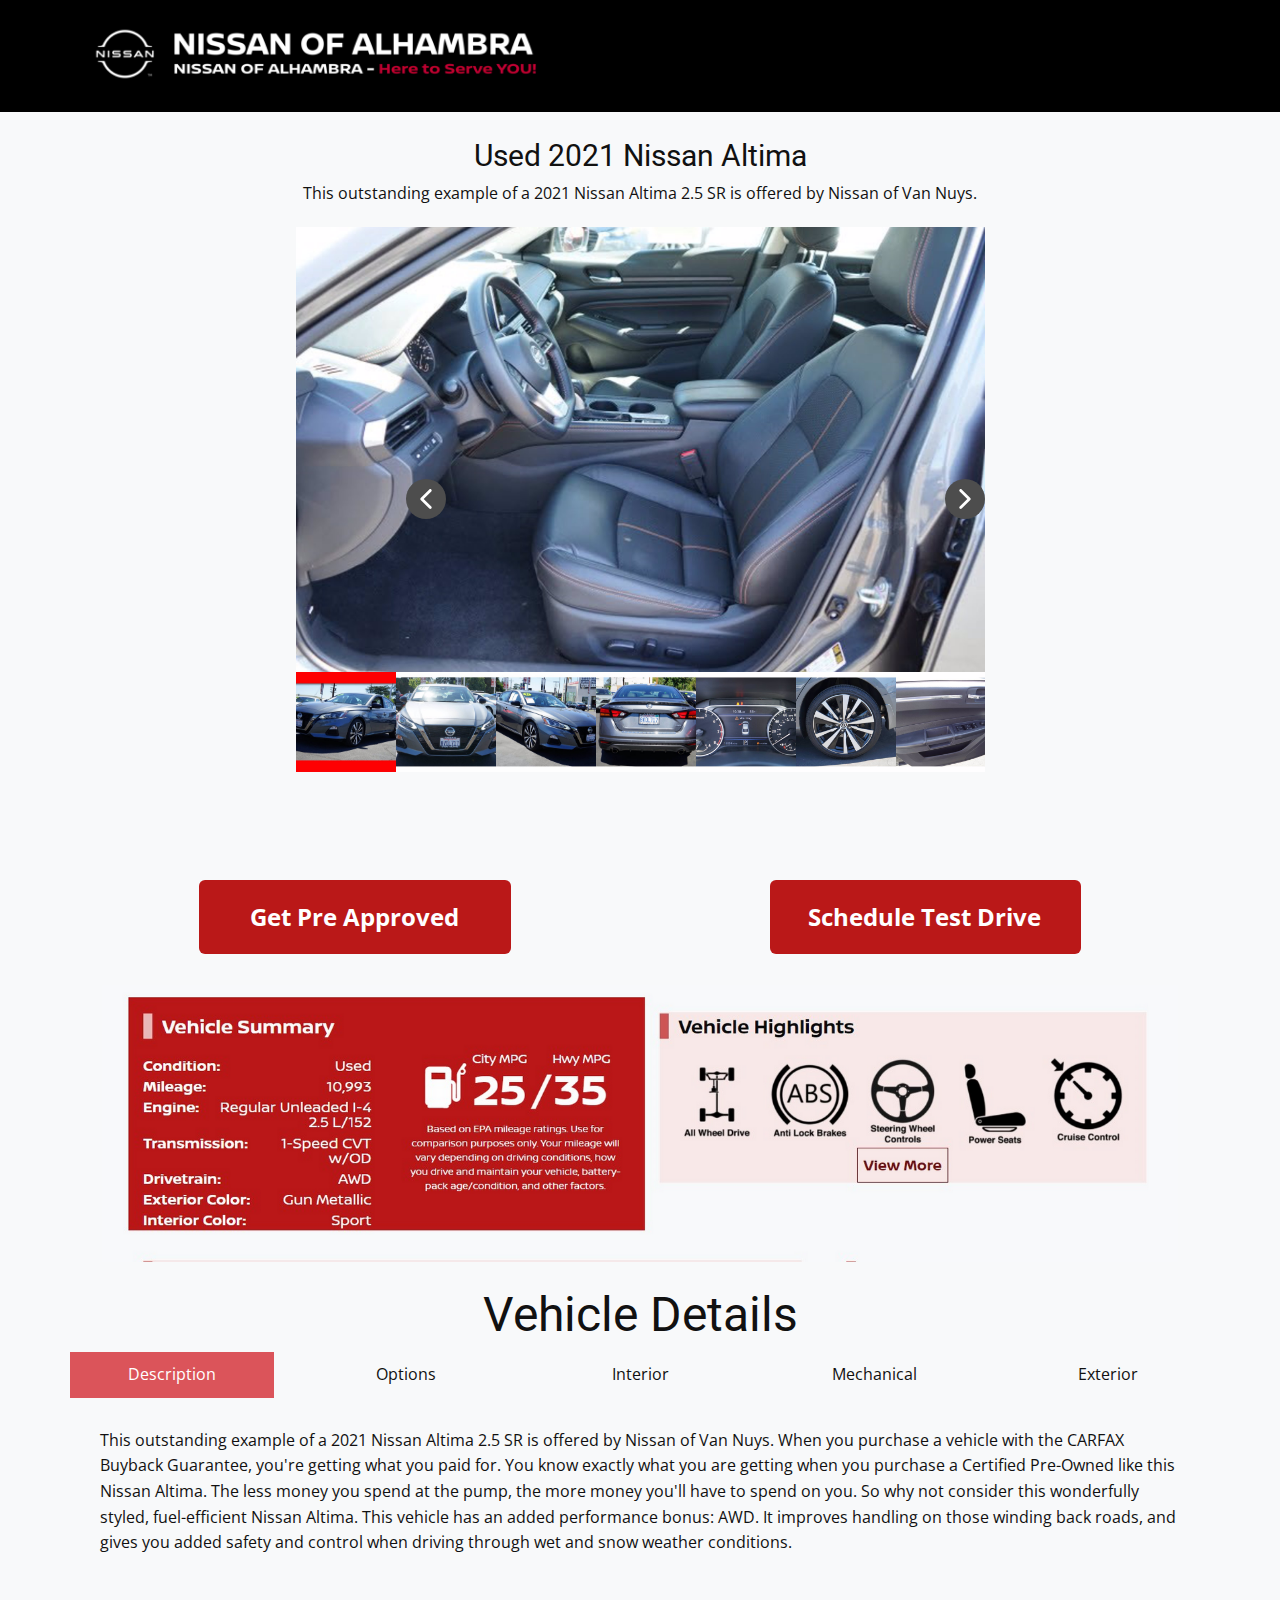
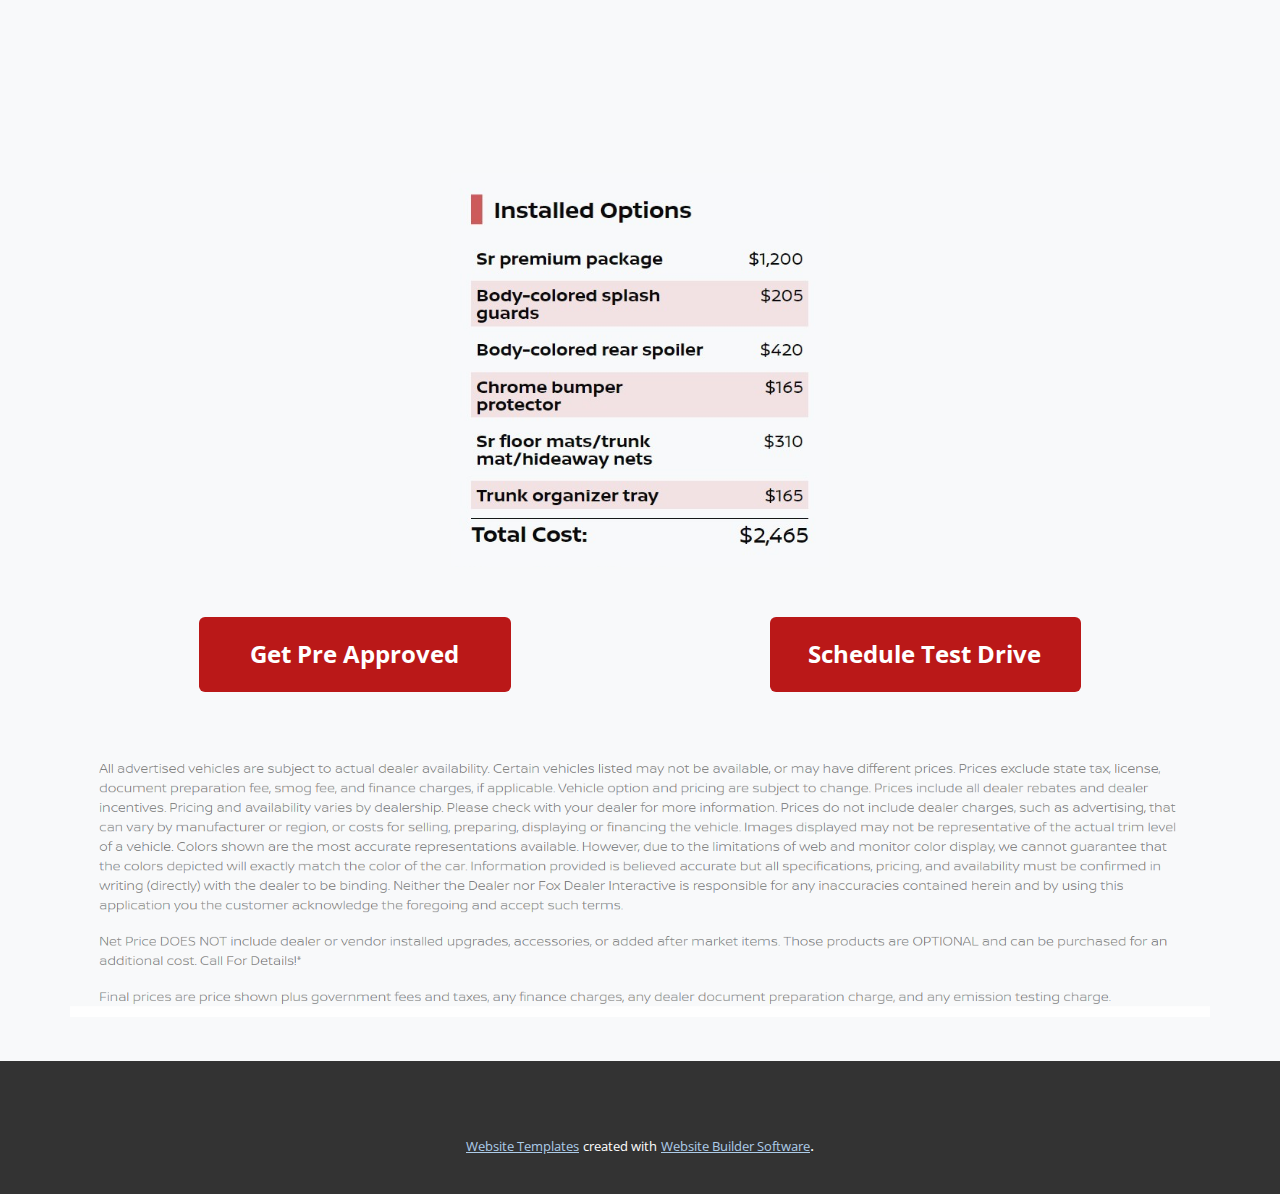
==== index.html @ f137a711 "Add files via upload" ====
<!DOCTYPE html>
<html style="font-size: 16px;">
  <head>
    <meta name="viewport" content="width=device-width, initial-scale=1.0">
    <meta charset="utf-8">
    <meta name="keywords" content="Used 2009 Chrysler 300, Vehicle Details">
    <meta name="description" content="">
    <meta name="page_type" content="np-template-header-footer-from-plugin">
    <title>Home</title>
    <link rel="stylesheet" href="nicepage.css" media="screen">
<link rel="stylesheet" href="Home.css" media="screen">
    <script class="u-script" type="text/javascript" src="jquery.js" defer=""></script>
    <script class="u-script" type="text/javascript" src="nicepage.js" defer=""></script>
    <meta name="generator" content="Nicepage 3.21.3, nicepage.com">
    <script> (function(h,o,t,j,a,r){
        h.hj=h.hj||function(){(h.hj.q=h.hj.q||[]).push(arguments)};
        h._hjSettings={hjid:2530778,hjsv:6};
        a=o.getElementsByTagName('head')[0];
        r=o.createElement('script');r.async=1;
        r.src=t+h._hjSettings.hjid+j+h._hjSettings.hjsv;
        a.appendChild(r);
    })(window,document,'https://static.hotjar.com/c/hotjar-','.js?sv='); </script>
    
    <link id="u-theme-google-font" rel="stylesheet" href="https://fonts.googleapis.com/css?family=Roboto:100,100i,300,300i,400,400i,500,500i,700,700i,900,900i|Open+Sans:300,300i,400,400i,600,600i,700,700i,800,800i">
    
    
    
    
    
    
    
    
    
    <script type="application/ld+json">{
		"@context": "http://schema.org",
		"@type": "Organization",
		"name": "Site2",
		"logo": "images/NissanofAlhambra_White-1024x134.png"
}</script>
    <meta name="theme-color" content="#478ac9">
    <meta property="og:title" content="Home">
    <meta property="og:description" content="">
    <meta property="og:type" content="website">
  </head>
  <body data-home-page="Home.html" data-home-page-title="Home" class="u-body"><header class="u-black u-clearfix u-header u-header" id="sec-40da"><div class="u-clearfix u-sheet u-valign-middle-xs u-sheet-1">
        <a href="https://nicepage.com" class="u-align-center-md u-align-center-sm u-align-center-xs u-image u-logo u-image-1" data-image-width="1024" data-image-height="134">
          <img src="images/NissanofAlhambra_White-1024x134.png" class="u-logo-image u-logo-image-1">
        </a>
      </div></header>
    <section class="u-align-center u-clearfix u-custom-color-1 u-section-1" id="sec-cf53">
      <div class="u-clearfix u-sheet u-sheet-1">
        <h3 class="u-text u-text-1">Used 2021 Nissan Altima</h3>
        <p class="u-text u-text-2"> This outstanding example of a 2021 Nissan Altima 2.5 SR is offered by Nissan of Van Nuys.</p>
        <div class="pointer-event u-carousel u-expanded-width-xs u-gallery u-layout-thumbnails u-lightbox u-no-transition u-show-text-on-hover u-thumbnails-position-bottom u-gallery-1" id="carousel-e131" data-interval="5000" data-u-ride="carousel">
          <div class="u-carousel-inner u-gallery-inner" role="listbox">
            <div class="u-active u-carousel-item u-gallery-item u-carousel-item-1">
              <div class="u-back-slide" data-image-width="1600" data-image-height="1200">
                <img class="u-back-image u-expanded" src="images/8c401fdf3e374c60979b7baa7d705cbf.jpg">
              </div>
              <div class="u-align-center-sm u-align-center-xs u-over-slide u-valign-bottom-sm u-valign-bottom-xs u-over-slide-1">
                <h3 class="u-gallery-heading">Sample Title</h3>
                <p class="u-gallery-text">Sample Text</p>
              </div>
            </div>
            <div class="u-carousel-item u-gallery-item u-carousel-item-2">
              <div class="u-back-slide" data-image-width="1600" data-image-height="1200">
                <img class="u-back-image u-expanded" src="images/e9d36dd4d7f242cbb261257b9adb9c9a.jpg">
              </div>
              <div class="u-align-center-sm u-align-center-xs u-over-slide u-valign-bottom-sm u-valign-bottom-xs u-over-slide-2">
                <h3 class="u-gallery-heading">Sample Title</h3>
                <p class="u-gallery-text">Sample Text</p>
              </div>
            </div>
            <div class="u-carousel-item u-gallery-item u-carousel-item-3" data-image-width="2836" data-image-height="1875">
              <div class="u-back-slide" data-image-width="1600" data-image-height="1200">
                <img class="u-back-image u-expanded" src="images/c50b6b1c358e4413aabadf31fc2db8e2.jpg">
              </div>
              <div class="u-align-center-sm u-align-center-xs u-over-slide u-valign-bottom-sm u-valign-bottom-xs u-over-slide-3">
                <h3 class="u-gallery-heading">Sample Title</h3>
                <p class="u-gallery-text">Sample Text</p>
              </div>
              <style data-mode="XL" data-visited="true"></style>
              <style data-mode="LG" data-visited="true"></style>
              <style data-mode="MD" data-visited="true"></style>
              <style data-mode="SM" data-visited="true"></style>
              <style data-mode="XS" data-visited="true"></style>
            </div>
            <div class="u-carousel-item u-gallery-item u-carousel-item-4" data-image-width="1600" data-image-height="1200">
              <div class="u-back-slide" data-image-width="1600" data-image-height="1200">
                <img class="u-back-image u-expanded" src="images/7e0dc4eb38c447faa498f795dc9714eb.jpg">
              </div>
              <div class="u-align-center-sm u-align-center-xs u-over-slide u-valign-bottom-sm u-valign-bottom-xs u-over-slide-4">
                <h3 class="u-gallery-heading"></h3>
                <p class="u-gallery-text"></p>
              </div>
              <style data-mode="XL" data-visited="true"></style>
              <style data-mode="LG" data-visited="true"></style>
              <style data-mode="MD" data-visited="true"></style>
              <style data-mode="SM" data-visited="true"></style>
              <style data-mode="XS" data-visited="true"></style>
            </div>
            <div class="u-carousel-item u-gallery-item u-carousel-item-5" data-image-width="1600" data-image-height="1200">
              <div class="u-back-slide" data-image-width="1920" data-image-height="1440">
                <img class="u-back-image u-expanded" src="images/39be58c423b544e7a092ee7679ac1f61.jpg">
              </div>
              <div class="u-align-center-sm u-align-center-xs u-over-slide u-valign-bottom-sm u-valign-bottom-xs u-over-slide-5">
                <h3 class="u-gallery-heading"></h3>
                <p class="u-gallery-text"></p>
              </div>
              <style data-mode="XL" data-visited="true"></style>
              <style data-mode="LG" data-visited="true"></style>
              <style data-mode="MD" data-visited="true"></style>
              <style data-mode="SM" data-visited="true"></style>
              <style data-mode="XS" data-visited="true"></style>
            </div>
            <div class="u-carousel-item u-gallery-item u-carousel-item-6" data-image-width="1600" data-image-height="1200">
              <div class="u-back-slide" data-image-width="1920" data-image-height="1440">
                <img class="u-back-image u-expanded" src="images/2b0aaca810624eacaf4b7fc169f8d962.jpg">
              </div>
              <div class="u-align-center-sm u-align-center-xs u-over-slide u-valign-bottom-sm u-valign-bottom-xs u-over-slide-6">
                <h3 class="u-gallery-heading"></h3>
                <p class="u-gallery-text"></p>
              </div>
              <style data-mode="XL" data-visited="true"></style>
              <style data-mode="LG" data-visited="true"></style>
              <style data-mode="MD" data-visited="true"></style>
              <style data-mode="SM" data-visited="true"></style>
              <style data-mode="XS" data-visited="true"></style>
            </div>
            <div class="u-carousel-item u-gallery-item u-carousel-item-7" data-image-width="1920" data-image-height="1440">
              <div class="u-back-slide">
                <img class="u-back-image u-expanded" src="images/Chyrsler3008.jpg">
              </div>
              <div class="u-align-center-sm u-align-center-xs u-over-slide u-valign-bottom-sm u-valign-bottom-xs u-over-slide-7">
                <h3 class="u-gallery-heading"></h3>
                <p class="u-gallery-text"></p>
              </div>
              <style data-mode="XL" data-visited="true"></style>
              <style data-mode="LG" data-visited="true"></style>
              <style data-mode="MD" data-visited="true"></style>
              <style data-mode="SM" data-visited="true"></style>
              <style data-mode="XS" data-visited="true"></style>
            </div>
            <div class="u-carousel-item u-carousel-item-left u-gallery-item u-carousel-item-8" data-image-width="1920" data-image-height="1440">
              <div class="u-back-slide">
                <img class="u-back-image u-expanded" src="images/Chyrsler3009.jpg">
              </div>
              <div class="u-align-center-sm u-align-center-xs u-over-slide u-valign-bottom-sm u-valign-bottom-xs u-over-slide-8">
                <h3 class="u-gallery-heading"></h3>
                <p class="u-gallery-text"></p>
              </div>
              <style data-mode="XL" data-visited="true"></style>
              <style data-mode="LG" data-visited="true"></style>
              <style data-mode="MD" data-visited="true"></style>
              <style data-mode="SM" data-visited="true"></style>
              <style data-mode="XS" data-visited="true"></style>
            </div>
            <div class="u-carousel-item u-carousel-item-left u-carousel-item-next u-gallery-item u-carousel-item-9" data-image-width="1920" data-image-height="1440">
              <div class="u-back-slide" data-image-width="1920" data-image-height="1440">
                <img class="u-back-image u-expanded" src="images/5cd42fa0e06c409ba14a24eb008970f3.jpg">
              </div>
              <div class="u-align-center-sm u-align-center-xs u-over-slide u-valign-bottom-sm u-valign-bottom-xs u-over-slide-9">
                <h3 class="u-gallery-heading"></h3>
                <p class="u-gallery-text"></p>
              </div>
              <style data-mode="XL" data-visited="true"></style>
              <style data-mode="LG" data-visited="true"></style>
              <style data-mode="MD" data-visited="true"></style>
              <style data-mode="SM" data-visited="true"></style>
              <style data-mode="XS" data-visited="true"></style>
            </div>
          </div>
          <a class="u-absolute-vcenter u-carousel-control u-carousel-control-prev u-grey-70 u-icon-circle u-opacity u-opacity-70 u-spacing-10 u-text-white u-carousel-control-1" href="#carousel-e131" role="button" data-u-slide="prev">
            <span aria-hidden="true">
              <svg viewBox="0 0 451.847 451.847"><path d="M97.141,225.92c0-8.095,3.091-16.192,9.259-22.366L300.689,9.27c12.359-12.359,32.397-12.359,44.751,0
c12.354,12.354,12.354,32.388,0,44.748L173.525,225.92l171.903,171.909c12.354,12.354,12.354,32.391,0,44.744
c-12.354,12.365-32.386,12.365-44.745,0l-194.29-194.281C100.226,242.115,97.141,234.018,97.141,225.92z"></path></svg>
            </span>
            <span class="sr-only">
              <svg viewBox="0 0 451.847 451.847"><path d="M97.141,225.92c0-8.095,3.091-16.192,9.259-22.366L300.689,9.27c12.359-12.359,32.397-12.359,44.751,0
c12.354,12.354,12.354,32.388,0,44.748L173.525,225.92l171.903,171.909c12.354,12.354,12.354,32.391,0,44.744
c-12.354,12.365-32.386,12.365-44.745,0l-194.29-194.281C100.226,242.115,97.141,234.018,97.141,225.92z"></path></svg>
            </span>
          </a>
          <a class="u-absolute-vcenter u-carousel-control u-carousel-control-next u-grey-70 u-icon-circle u-opacity u-opacity-70 u-spacing-10 u-text-white u-carousel-control-2" href="#carousel-e131" role="button" data-u-slide="next">
            <span aria-hidden="true">
              <svg viewBox="0 0 451.846 451.847"><path d="M345.441,248.292L151.154,442.573c-12.359,12.365-32.397,12.365-44.75,0c-12.354-12.354-12.354-32.391,0-44.744
L278.318,225.92L106.409,54.017c-12.354-12.359-12.354-32.394,0-44.748c12.354-12.359,32.391-12.359,44.75,0l194.287,194.284
c6.177,6.18,9.262,14.271,9.262,22.366C354.708,234.018,351.617,242.115,345.441,248.292z"></path></svg>
            </span>
            <span class="sr-only">
              <svg viewBox="0 0 451.846 451.847"><path d="M345.441,248.292L151.154,442.573c-12.359,12.365-32.397,12.365-44.75,0c-12.354-12.354-12.354-32.391,0-44.744
L278.318,225.92L106.409,54.017c-12.354-12.359-12.354-32.394,0-44.748c12.354-12.359,32.391-12.359,44.75,0l194.287,194.284
c6.177,6.18,9.262,14.271,9.262,22.366C354.708,234.018,351.617,242.115,345.441,248.292z"></path></svg>
            </span>
          </a>
          <ol class="u-carousel-thumbnails u-carousel-thumbnails-1">
            <li class="u-active u-carousel-thumbnail u-carousel-thumbnail-1" data-u-target="#carousel-e131" data-u-slide-to="0">
              <img class="u-carousel-thumbnail-image u-image" src="images/8c401fdf3e374c60979b7baa7d705cbf.jpg">
            </li>
            <li class="u-carousel-thumbnail u-carousel-thumbnail-2" data-u-target="#carousel-e131" data-u-slide-to="1">
              <img class="u-carousel-thumbnail-image u-image" src="images/e9d36dd4d7f242cbb261257b9adb9c9a.jpg">
            </li>
            <li class="u-carousel-thumbnail u-carousel-thumbnail-3" data-u-target="#carousel-e131" data-u-slide-to="2">
              <img class="u-carousel-thumbnail-image u-image" src="images/c50b6b1c358e4413aabadf31fc2db8e2.jpg">
            </li>
            <li class="u-carousel-thumbnail u-carousel-thumbnail-4" data-u-target="#carousel-e131" data-u-slide-to="3">
              <img class="u-carousel-thumbnail-image u-image" src="images/7e0dc4eb38c447faa498f795dc9714eb.jpg">
            </li>
            <li class="u-carousel-thumbnail u-carousel-thumbnail-5" data-u-target="#carousel-e131" data-u-slide-to="4">
              <img class="u-carousel-thumbnail-image u-image" src="images/39be58c423b544e7a092ee7679ac1f61.jpg">
            </li>
            <li class="u-carousel-thumbnail u-carousel-thumbnail-6" data-u-target="#carousel-e131" data-u-slide-to="5">
              <img class="u-carousel-thumbnail-image u-image" src="images/2b0aaca810624eacaf4b7fc169f8d962.jpg">
            </li>
            <li class="u-carousel-thumbnail u-carousel-thumbnail-7" data-u-target="#carousel-e131" data-u-slide-to="6">
              <img class="u-carousel-thumbnail-image u-image" src="images/Chyrsler3008.jpg">
            </li>
            <li class="u-carousel-thumbnail u-carousel-thumbnail-8" data-u-target="#carousel-e131" data-u-slide-to="7">
              <img class="u-carousel-thumbnail-image u-image" src="images/Chyrsler3009.jpg">
            </li>
            <li class="u-carousel-thumbnail u-carousel-thumbnail-9" data-u-target="#carousel-e131" data-u-slide-to="8">
              <img class="u-carousel-thumbnail-image u-image" src="images/5cd42fa0e06c409ba14a24eb008970f3.jpg">
            </li>
          </ol>
        </div>
      </div>
    </section>
    <section class="buttonrow u-clearfix u-custom-color-1 u-hidden-sm u-hidden-xs u-section-2" id="sec-7321">
      <div class="u-clearfix u-sheet u-valign-middle u-sheet-1">
        <div class="u-clearfix u-expanded-width u-layout-wrap u-layout-wrap-1">
          <div class="u-gutter-0 u-layout">
            <div class="u-layout-row">
              <div class="u-container-style u-layout-cell u-size-30 u-layout-cell-1">
                <div class="u-container-layout u-valign-bottom-md u-valign-bottom-sm u-valign-bottom-xs u-container-layout-1">
                  <a href="https://pwrjrko9zqp.typeform.com/to/dTmBDvzm" class="u-border-none u-btn u-btn-round u-button-style u-custom-color-2 u-hover-custom-color-3 u-radius-6 u-btn-1">Get Pre Approved</a>
                </div>
              </div>
              <div class="u-container-style u-layout-cell u-size-30 u-layout-cell-2">
                <div class="u-container-layout u-valign-bottom-xl u-container-layout-2">
                  <a href="https://pwrjrko9zqp.typeform.com/to/F2nIkTD2" class="u-align-center u-border-none u-btn u-btn-round u-button-style u-custom-color-2 u-hover-custom-color-3 u-radius-6 u-btn-2">Schedule Test Drive</a>
                </div>
              </div>
            </div>
          </div>
        </div>
      </div>
    </section>
    <section class="u-clearfix u-custom-color-1 u-section-3" id="sec-d35d">
      <div class="u-clearfix u-sheet u-valign-middle u-sheet-1">
        <img class="u-expanded-width-lg u-expanded-width-sm u-expanded-width-xl u-expanded-width-xs u-image u-image-contain u-image-default u-image-1" src="images/Summary.png" alt="" data-image-width="1667" data-image-height="429">
      </div>
    </section>
    <section class="u-align-left u-clearfix u-custom-color-1 u-section-4" id="sec-5099">
      <div class="u-clearfix u-sheet u-valign-middle-sm u-valign-middle-xs u-sheet-1">
        <h1 class="u-text u-text-default u-text-1">Vehicle Details</h1>
        <div class="u-expanded-width-lg u-expanded-width-md u-expanded-width-xl u-tab-links-align-justify u-tabs u-tabs-1">
          <ul class="u-spacing-30 u-tab-list u-unstyled" role="tablist">
            <li class="u-tab-item" role="presentation">
              <a class="active u-active-palette-2-base u-button-style u-tab-link u-tab-link-1" id="link-tab-081f" href="#tab-081f" role="tab" aria-controls="tab-081f" aria-selected="true">Description</a>
            </li>
            <li class="u-tab-item" role="presentation">
              <a class="u-active-palette-2-base u-button-style u-tab-link u-tab-link-2" id="link-tab-4d57" href="#tab-4d57" role="tab" aria-controls="tab-4d57" aria-selected="false">Options</a>
            </li>
            <li class="u-tab-item" role="presentation">
              <a class="u-active-palette-2-base u-button-style u-tab-link u-tab-link-3" id="link-tab-3a42" href="#tab-3a42" role="tab" aria-controls="tab-3a42" aria-selected="false">Interior</a>
            </li>
            <li class="u-tab-item u-tab-item-4" role="presentation">
              <a class="u-active-palette-2-base u-button-style u-tab-link u-tab-link-4" id="tab-d7e7" href="#link-tab-d7e7" role="tab" aria-controls="link-tab-d7e7" aria-selected="false">Mechanical</a>
            </li>
            <li class="u-tab-item u-tab-item-5" role="presentation">
              <a class="u-active-palette-2-base u-button-style u-tab-link u-tab-link-5" id="tab-6219" href="#link-tab-6219" role="tab" aria-controls="link-tab-6219" aria-selected="false">Exterior</a>
            </li>
          </ul>
          <div class="u-tab-content">
            <div class="u-container-style u-tab-active u-tab-pane" id="tab-081f" role="tabpanel" aria-labelledby="link-tab-081f">
              <div class="u-container-layout u-container-layout-1">
                <p class="u-text u-text-default u-text-2"> This outstanding example of a 2021 Nissan Altima 2.5 SR is offered by Nissan of Van Nuys. When you purchase a vehicle with the CARFAX Buyback Guarantee, you're getting what you paid for. You know exactly what you are getting when you purchase a Certified Pre-Owned like this Nissan Altima. The less money you spend at the pump, the more money you'll have to spend on you. So why not consider this wonderfully styled, fuel-efficient Nissan Altima. This vehicle has an added performance bonus: AWD. It improves handling on those winding back roads, and gives you added safety and control when driving through wet and snow weather conditions.</p>
              </div>
            </div>
            <div class="u-container-style u-tab-pane" id="tab-4d57" role="tabpanel" aria-labelledby="link-tab-4d57">
              <div class="u-container-layout u-container-layout-2">
                <p class="u-text u-text-default u-text-3"> Gun metallic<br>Sr premium package<br>Body-colored splash guards<br>Chrome bumper protector<br>Trunk organizer tray<br>GUN METALLIC<br>Power Steering<br>4-Wheel Disc Brakes<br>Aluminum Wheels<br>Tires - Rear Performance<br>Power Mirror(s)<br>Intermittent Wipers<br>Daytime Running Lights<br>LED Headlights<br>Satellite Radio<br>Bluetooth Connection<br>Smart Device Integration<br>Steering Wheel Audio Controls<br>Bucket Seats<br>Rear Bench Seat<br>Trip Computer<br>Leather Steering Wheel<br>Power Door Locks<br>Keyless Entry<br>Remote Trunk Release<br>Cloth Seats<br>Driver Vanity Mirror<br>Driver Illuminated Vanity Mirror<br>Remote Engine Start<br>Power Windows<br>Trip Computer<br>Engine Immobilizer<br>Stability Control<br>Front Side Air Bag<br>Blind Spot Monitor<br>Tire Pressure Monitor<br>Passenger Air Bag<br>Rear Head Air Bag<br>Front Side Air Bag<br>Knee Air Bag<br>Back-Up Camera<br>Sport, sport seat trim<br>50 state emissions<br>Body-colored rear spoiler<br>Sr floor mats/trunk mat/hideaway nets<br>SPORT SPORT SEAT TRIM -inc: unique color stitching<br>All Wheel Drive<br>ABS<br>Brake Assist<br>Tires - Front Performance<br>Temporary Spare Tire<br>Rear Defrost<br>Variable Speed Intermittent Wipers<br>Automatic Headlights<br>AM/FM Stereo<br>MP3 Player<br>Auxiliary Audio Input<br>Requires Subscription<br>Power Driver Seat<br>Pass-Through Rear Seat<br>Adjustable Steering Wheel<br>Power Windows<br>Keyless Entry<br>Keyless Start<br>Power Door Locks<br>Cruise Control<br>Vinyl Seats<br>Passenger Vanity Mirror<br>Passenger Illuminated Visor Mirror<br>Keyless Start<br>Power Door Locks<br>Security System<br>Traction Control<br>Traction Control<br>Rear Parking Aid<br>Lane Departure Warning<br>Driver Air Bag<br>Front Head Air Bag<br>Passenger Air Bag Sensor<br>Rear Side Air Bag<br>Child Safety Locks
                </p>
              </div>
            </div>
            <div class="u-container-style u-tab-pane" id="tab-3a42" role="tabpanel" aria-labelledby="link-tab-3a42">
              <div class="u-container-layout u-container-layout-3">
                <p class="u-text u-text-default u-text-4"> 1 12V DC Power Outlet<br>2 Seatback Storage Pockets<br>Air Filtration<br>Cargo Area Concealed Storage<br>Carpet Floor Trim and Carpet Trunk Lid/Rear Cargo Door Trim<br>Day-Night Rearview Mirror<br>Driver And Passenger Visor Vanity Mirrors w/Driver And Passenger Illumination, Driver And Passenger Auxiliary Mirror<br>Driver Seat<br>Fade-To-Off Interior Lighting<br>Front And Rear Map Lights<br>Front Cupholder<br>Full Carpet Floor Covering<br>Full Floor Console w/Covered Storage, Mini Overhead Console w/Storage and 1 12V DC Power Outlet<br>HVAC -inc: Underseat Ducts<br>Interior Trim -inc: Metal-Look Instrument Panel Insert, Metal-Look Door Panel Insert, Simulated Carbon Fiber/Metal-Look Console Insert and Chrome/Metal-Look Interior Accents<br>Leatherette Door Trim Insert<br>Manual Adjustable Front Head Restraints and Fixed Rear Head Restraints<br>Manual Tilt/Telescoping Steering Column<br>Outside Temp Gauge<br>Perimeter Alarm<br>Power Door Locks w/Autolock Feature<br>Proximity Key For Doors And Push Button Start<br>Radio: AM/FM Audio System -inc: RDS, MP3, aux-in, 6 speakers, NissanConnect featuring Apple CarPlay, Android Auto, 8" color display w/multi-touch control, 1 front illuminated USB port (type-C) for compatible devices, SiriusXM radio w/advanced audio features, Bluetooth hands-free phone system, streaming audio via Bluetooth, hands-free text messaging assistant, 2 rear illuminated USB ports (type-A, 1 type-C) for compatible devices, Siri Eyes Free/Google Assistant voice recognition<br>Remote Keyless Entry w/Integrated Key Transmitter, Illuminated Entry, Illuminated Ignition Switch and Panic Button<br>Seats w/Vinyl Back Material<br>Sport Seat Trim -inc: unique color stitching<br>Trip Computer<br>Window Grid Diversity Antenna<br>2 LCD Monitors In The Front<br>60-40 Folding Bench Front Facing Fold Forward Seatback Rear Seat<br>Analog Appearance<br>Cargo Space Lights<br>Cruise Control w/Steering Wheel Controls<br>Delayed Accessory Power<br>Driver Foot Rest<br>Engine Immobilizer<br>FOB Controls -inc: Cargo Access and Remote Engine Start<br>Front Center Armrest and Rear Center Armrest<br>Front Sport Bucket Seats -inc: 8-way power driver's seat and 4-way manual front passenger's seat<br>Full Cloth Headliner<br>Gauges -inc: Speedometer, Odometer, Engine Coolant Temp, Tachometer, Trip Odometer and Trip Computer<br>Instrument Panel Bin, Driver / Passenger And Rear Door Bins and Audio Media Storage<br>Leather/Metal-Look Gear Shifter Material<br>Locking Glove Box<br>Manual Air Conditioning<br>NissanConnect Selective Service Internet Access<br>Passenger Seat<br>Power 1st Row Windows w/Driver 1-Touch Up/Down<br>Power Rear Windows<br>Radio w/Seek-Scan, Clock, Speed Compensated Volume Control and Steering Wheel Controls<br>Rear Cupholder<br>Remote Releases -Inc: Power Cargo Access and Mechanical Fuel<br>Sport Leather/Metal-Look Steering Wheel<br>Systems Monitor<br>Valet Function
                </p>
              </div>
            </div>
            <div class="u-container-style u-tab-pane" id="link-tab-d7e7" role="tabpanel" aria-labelledby="tab-d7e7">
              <div class="u-container-layout u-container-layout-4">
                <p class="u-text u-text-default u-text-5"> 120 Amp Alternator<br>4-Wheel Disc Brakes w/4-Wheel ABS, Front Vented Discs, Brake Assist, Hill Hold Control and Electric Parking Brake<br>60-Amp/Hr 510CCA Maintenance-Free Battery w/Run Down Protection<br>Engine Oil Cooler<br>Front And Rear Anti-Roll Bars<br>Gas-Pressurized Shock Absorbers<br>Quasi-Dual Stainless Steel Exhaust w/Chrome Tailpipe Finisher<br>Strut Front Suspension w/Coil Springs<br>Transmission: Xtronic CVT (Continuously Variable) -inc: paddle shifters<br>16 Gal. Fuel Tank<br>4.83 Axle Ratio<br>Electro-Hydraulic Power Assist Speed-Sensing Steering<br>Engine: 2.5L DOHC 16-Valve 4-Cylinder<br>Full-Time All-Wheel<br>Multi-Link Rear Suspension w/Coil Springs<br>Sport Tuned Suspension<br>Transmission w/Driver Selectable Mode
                </p>
              </div>
            </div>
            <div class="u-container-style u-tab-pane" id="link-tab-6219" role="tabpanel" aria-labelledby="tab-6219">
              <div class="u-container-layout u-container-layout-5">
                <p class="u-text u-text-default u-text-6"> Black Grille w/Chrome Accents<br>Black Side Windows Trim and Black Front Windshield Trim<br>Body-Colored Front Bumper<br>Clearcoat Paint<br>Fixed Rear Window w/Defroster<br>Intelligent Auto Headlights (i-Ah) Auto On/Off Projector Beam Led Low/High Beam Daytime Running Auto High-Beam Headlamps w/Delay-Off<br>Speed Sensitive Variable Intermittent Wipers<br>Tires: 235/40R19 AS<br>Wheels: 19" Alloy<br>Black Power Side Mirrors w/Manual Folding<br>Body-Colored Door Handles<br>Body-Colored Rear Bumper w/Black Rub Strip/Fascia Accent<br>Compact Spare Tire Mounted Inside Under Cargo<br>Galvanized Steel/Aluminum Panels<br>Light Tinted Glass<br>Steel Spare Wheel<br>Trunk Rear Cargo Access
                </p>
              </div>
            </div>
          </div>
        </div>
      </div>
    </section>
    <section class="u-clearfix u-custom-color-1 u-section-5" id="sec-62f7">
      <div class="u-clearfix u-sheet u-valign-middle u-sheet-1">
        <img class="u-image u-image-contain u-image-default u-image-1" src="images/options.png" alt="" data-image-width="494" data-image-height="516">
      </div>
    </section>
    <section class="buttonrow u-clearfix u-custom-color-1 u-hidden-sm u-hidden-xs u-section-6" id="carousel_d908">
      <div class="u-clearfix u-sheet u-valign-middle u-sheet-1">
        <div class="u-clearfix u-expanded-width u-layout-wrap u-layout-wrap-1">
          <div class="u-gutter-0 u-layout">
            <div class="u-layout-row">
              <div class="u-container-style u-layout-cell u-size-30 u-layout-cell-1">
                <div class="u-container-layout u-valign-bottom-md u-valign-bottom-sm u-valign-bottom-xs u-container-layout-1">
                  <a href="https://pwrjrko9zqp.typeform.com/to/dTmBDvzm" class="u-border-none u-btn u-btn-round u-button-style u-custom-color-2 u-hover-custom-color-3 u-radius-6 u-btn-1">Get Pre Approved</a>
                </div>
              </div>
              <div class="u-container-style u-layout-cell u-size-30 u-layout-cell-2">
                <div class="u-container-layout u-valign-bottom-xl u-container-layout-2">
                  <a href="https://pwrjrko9zqp.typeform.com/to/F2nIkTD2" class="u-align-center u-border-none u-btn u-btn-round u-button-style u-custom-color-2 u-hover-custom-color-3 u-radius-6 u-btn-2">Schedule Test Drive</a>
                </div>
              </div>
            </div>
          </div>
        </div>
      </div>
    </section>
    <section class="u-clearfix u-custom-color-1 u-section-7" id="sec-bd1d">
      <div class="u-clearfix u-sheet u-valign-middle-lg u-valign-middle-md u-valign-middle-sm u-valign-middle-xs u-sheet-1">
        <img class="u-expanded-width u-image u-image-contain u-image-default u-image-1" src="images/Policy.png" alt="" data-image-width="1575" data-image-height="375">
      </div>
    </section>
    <section class="floatingbutton u-clearfix u-custom-color-1 u-hidden-lg u-hidden-md u-hidden-xl u-section-8" id="sec-3baa">
      <div class="u-clearfix u-sheet u-sheet-1">
        <div class="floatingbutton u-clearfix u-custom-html u-custom-html-1">
          <style> .float{
	position:fixed;
	width:100%;
	height:60px;
	bottom:0px;
	background-color: #f8f9fa;
	color:#FFF;
	text-align:center;
	box-shadow: 2px 2px 3px #999;
}
.my-float{
	margin-top:22px;
}
.approval {
  background: #ba1818;
  color: #fff;
  font-size: 12px;
  padding: 8px;
  border: none;
  margin-top: 15px;
  margin-bottom: auto;
		} </style>
          <a href="#" class="float">
            <button class="approval" onclick="window.location.href='https://pwrjrko9zqp.typeform.com/to/dTmBDvzm';">Get Pre Approved</button>
            <button class="approval" onclick="window.location.href='https://pwrjrko9zqp.typeform.com/to/F2nIkTD2';">Schedule Test Drive</button>
          </a>
        </div>
      </div>
    </section>
    
    
    <footer class="u-align-center u-clearfix u-footer u-grey-80 u-footer" id="sec-e7ca"><div class="u-align-left u-clearfix u-sheet u-sheet-1"></div></footer>
    <section class="u-backlink u-clearfix u-grey-80">
      <a class="u-link" href="https://nicepage.com/website-templates" target="_blank">
        <span>Website Templates</span>
      </a>
      <p class="u-text">
        <span>created with</span>
      </p>
      <a class="u-link" href="https://nicepage.com/" target="_blank">
        <span>Website Builder Software</span>
      </a>. 
    </section>
  </body>
</html>
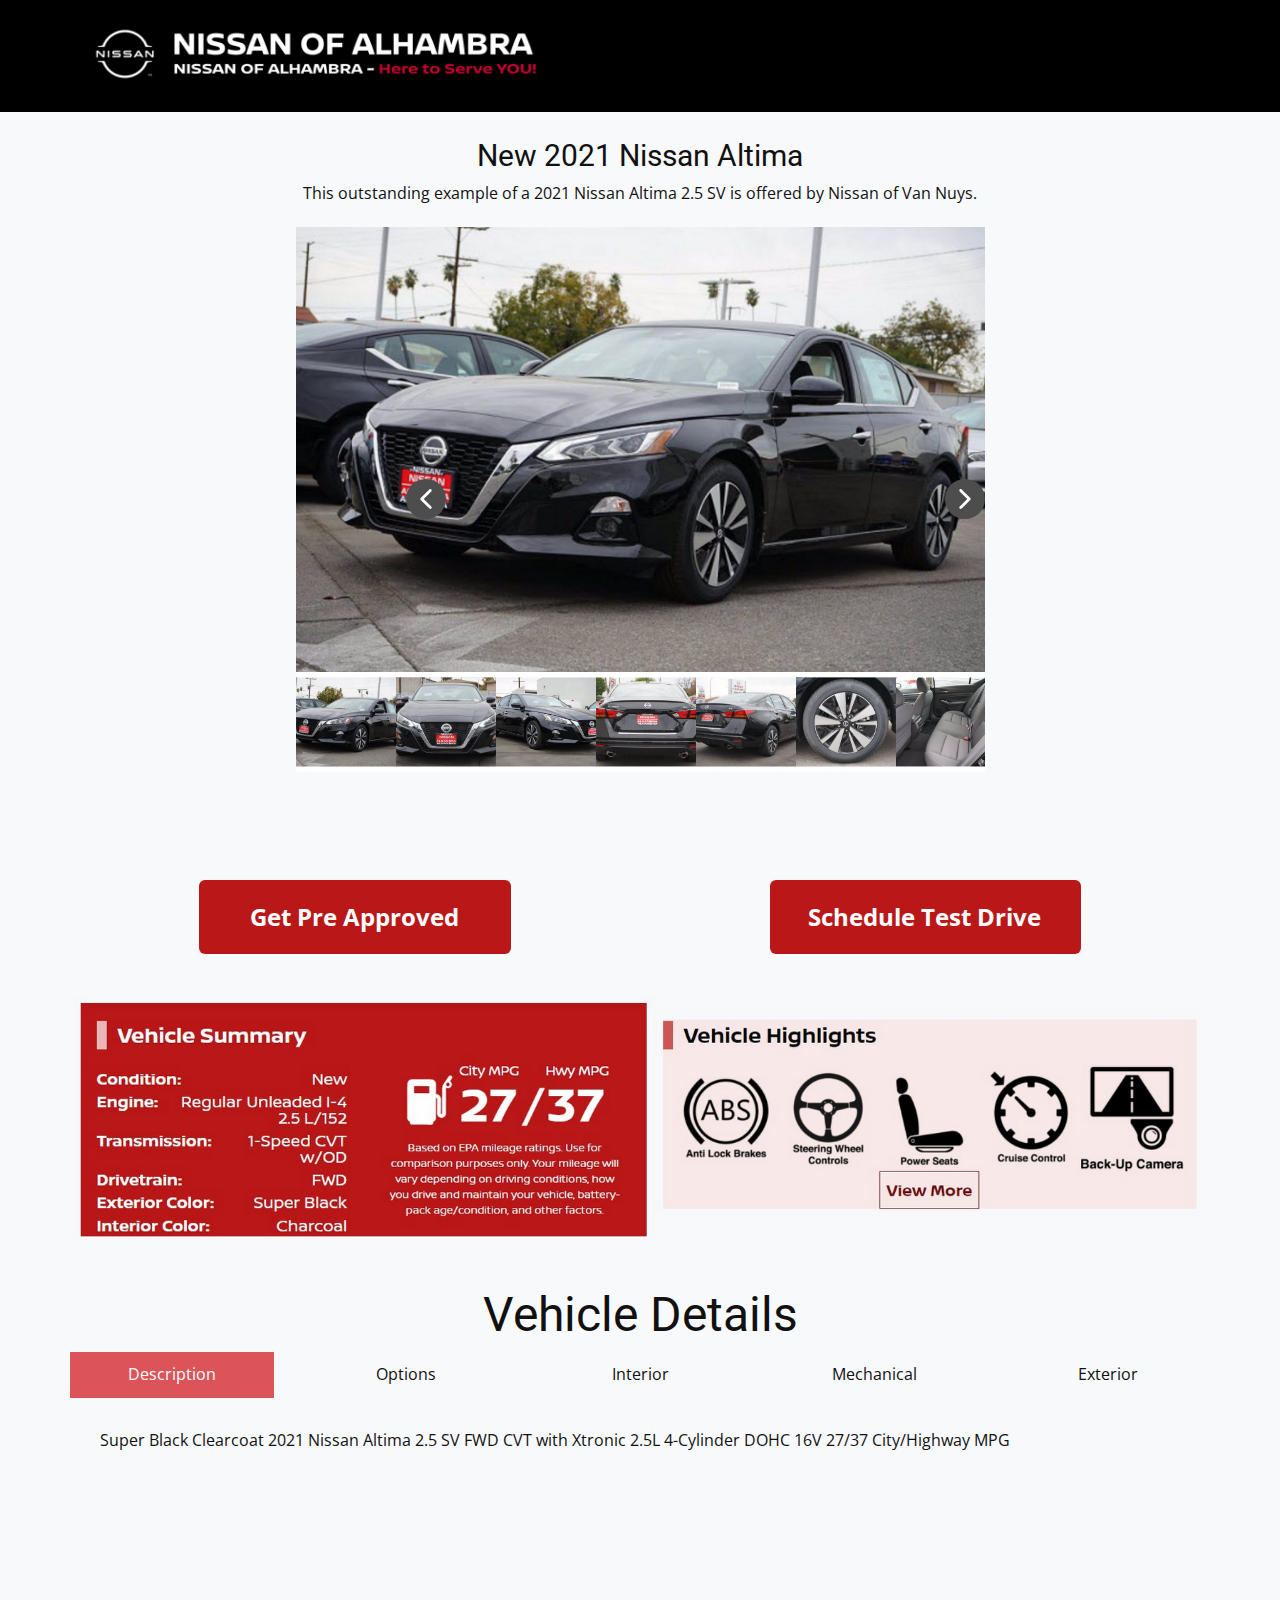
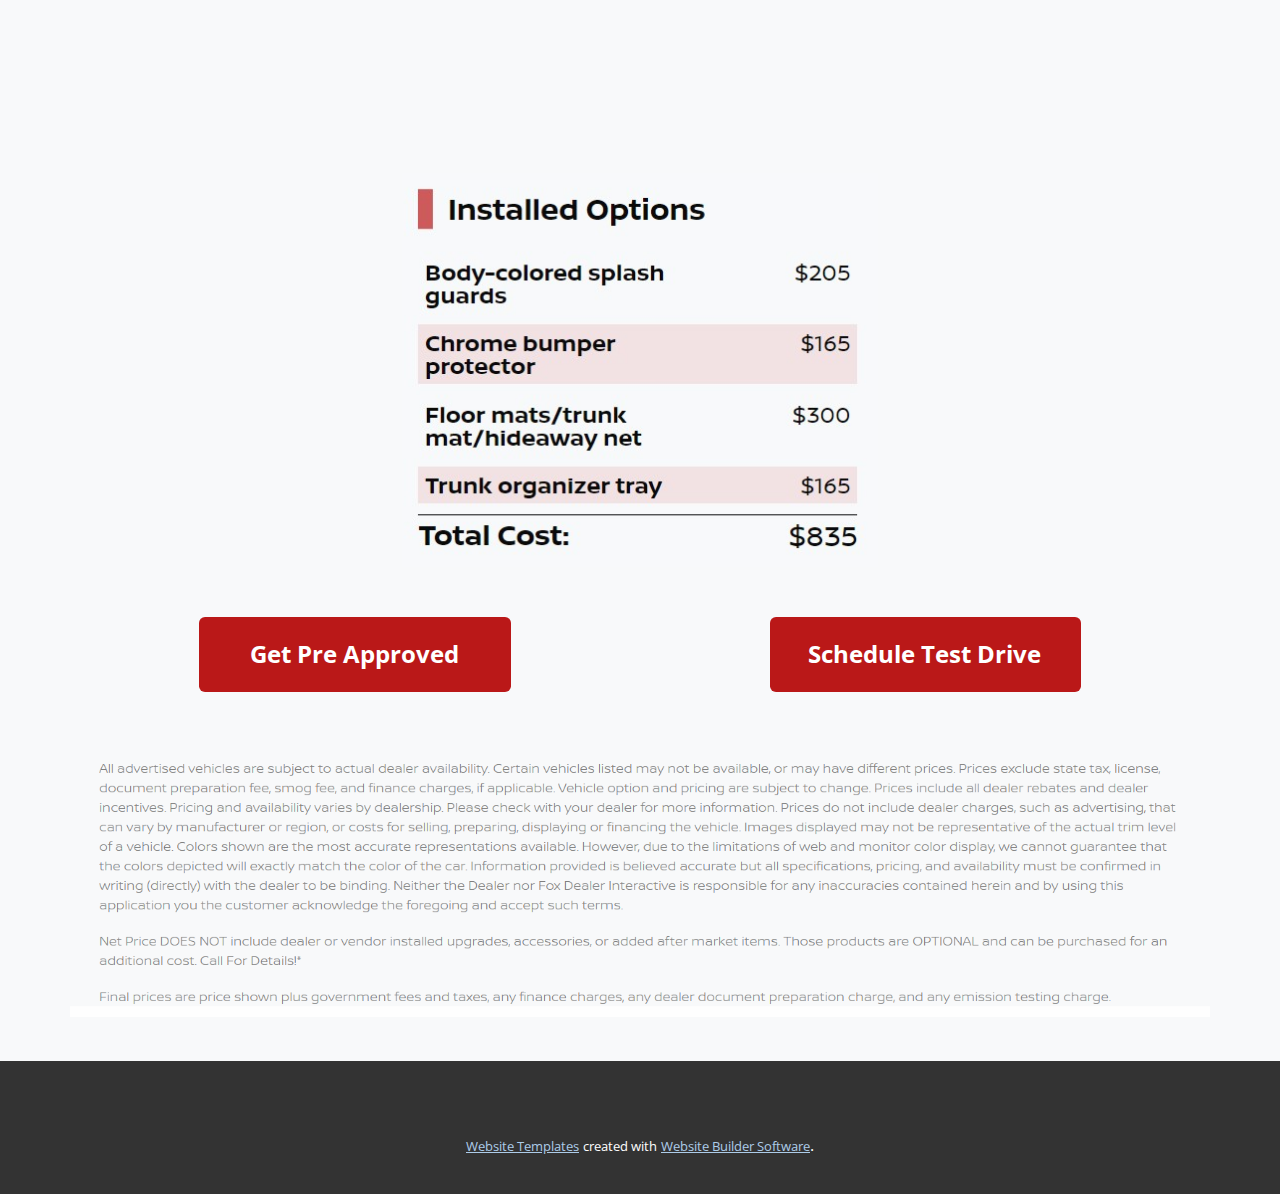
==== commit dcf89e00: "Add files via upload" ====
--- a/index.html
+++ b/index.html
@@ -49,125 +49,158 @@
       </div></header>
     <section class="u-align-center u-clearfix u-custom-color-1 u-section-1" id="sec-cf53">
       <div class="u-clearfix u-sheet u-sheet-1">
-        <h3 class="u-text u-text-1">Used 2021 Nissan Altima</h3>
-        <p class="u-text u-text-2"> This outstanding example of a 2021 Nissan Altima 2.5 SR is offered by Nissan of Van Nuys.</p>
+        <h3 class="u-text u-text-1">New 2021 Nissan Altima</h3>
+        <p class="u-text u-text-2"> This outstanding example of a 2021 Nissan Altima 2.5 SV is offered by Nissan of Van Nuys.</p>
         <div class="pointer-event u-carousel u-expanded-width-xs u-gallery u-layout-thumbnails u-lightbox u-no-transition u-show-text-on-hover u-thumbnails-position-bottom u-gallery-1" id="carousel-e131" data-interval="5000" data-u-ride="carousel">
           <div class="u-carousel-inner u-gallery-inner" role="listbox">
             <div class="u-active u-carousel-item u-gallery-item u-carousel-item-1">
-              <div class="u-back-slide" data-image-width="1600" data-image-height="1200">
-                <img class="u-back-image u-expanded" src="images/8c401fdf3e374c60979b7baa7d705cbf.jpg">
+              <div class="u-back-slide" data-image-width="1920" data-image-height="1440">
+                <img class="u-back-image u-expanded" src="images/picture11.jpg">
               </div>
               <div class="u-align-center-sm u-align-center-xs u-over-slide u-valign-bottom-sm u-valign-bottom-xs u-over-slide-1">
                 <h3 class="u-gallery-heading">Sample Title</h3>
                 <p class="u-gallery-text">Sample Text</p>
               </div>
             </div>
-            <div class="u-carousel-item u-gallery-item u-carousel-item-2">
+            <div class="u-carousel-item u-gallery-item u-carousel-item-2" data-image-width="1600" data-image-height="1200">
+              <div class="u-back-slide">
+                <img class="u-back-image u-expanded" src="images/picture2.jpg">
+              </div>
+              <div class="u-align-center-sm u-align-center-xs u-over-slide u-valign-bottom-sm u-valign-bottom-xs u-over-slide-2">
+                <h3 class="u-gallery-heading"></h3>
+                <p class="u-gallery-text"></p>
+              </div>
+              <style data-mode="XL" data-visited="true"></style>
+              <style data-mode="LG"></style>
+              <style data-mode="MD"></style>
+              <style data-mode="SM"></style>
+              <style data-mode="XS"></style>
+            </div>
+            <div class="u-carousel-item u-gallery-item u-carousel-item-3" data-image-width="1920" data-image-height="1440">
+              <div class="u-back-slide">
+                <img class="u-back-image u-expanded" src="images/picture3.jpg">
+              </div>
+              <div class="u-align-center-sm u-align-center-xs u-over-slide u-valign-bottom-sm u-valign-bottom-xs u-over-slide-3">
+                <h3 class="u-gallery-heading"></h3>
+                <p class="u-gallery-text"></p>
+              </div>
+              <style data-mode="XL"></style>
+              <style data-mode="LG"></style>
+              <style data-mode="MD"></style>
+              <style data-mode="SM"></style>
+              <style data-mode="XS"></style>
+            </div>
+            <div class="u-carousel-item u-gallery-item u-carousel-item-4" data-image-width="1920" data-image-height="1440">
+              <div class="u-back-slide">
+                <img class="u-back-image u-expanded" src="images/picture4.jpg">
+              </div>
+              <div class="u-align-center-sm u-align-center-xs u-over-slide u-valign-bottom-sm u-valign-bottom-xs u-over-slide-4">
+                <h3 class="u-gallery-heading"></h3>
+                <p class="u-gallery-text"></p>
+              </div>
+              <style data-mode="XL"></style>
+              <style data-mode="LG"></style>
+              <style data-mode="MD"></style>
+              <style data-mode="SM"></style>
+              <style data-mode="XS"></style>
+            </div>
+            <div class="u-carousel-item u-gallery-item u-carousel-item-5" data-image-width="1600" data-image-height="1200">
+              <div class="u-back-slide">
+                <img class="u-back-image u-expanded" src="images/picture5.jpg">
+              </div>
+              <div class="u-align-center-sm u-align-center-xs u-over-slide u-valign-bottom-sm u-valign-bottom-xs u-over-slide-5">
+                <h3 class="u-gallery-heading"></h3>
+                <p class="u-gallery-text"></p>
+              </div>
+              <style data-mode="XL"></style>
+              <style data-mode="LG"></style>
+              <style data-mode="MD"></style>
+              <style data-mode="SM"></style>
+              <style data-mode="XS"></style>
+            </div>
+            <div class="u-carousel-item u-gallery-item u-carousel-item-6" data-image-width="1600" data-image-height="1200">
+              <div class="u-back-slide">
+                <img class="u-back-image u-expanded" src="images/picture6.jpg">
+              </div>
+              <div class="u-align-center-sm u-align-center-xs u-over-slide u-valign-bottom-sm u-valign-bottom-xs u-over-slide-6">
+                <h3 class="u-gallery-heading"></h3>
+                <p class="u-gallery-text"></p>
+              </div>
+              <style data-mode="XL"></style>
+              <style data-mode="LG"></style>
+              <style data-mode="MD"></style>
+              <style data-mode="SM"></style>
+              <style data-mode="XS"></style>
+            </div>
+            <div class="u-carousel-item u-gallery-item u-carousel-item-7" data-image-width="1920" data-image-height="1440">
+              <div class="u-back-slide">
+                <img class="u-back-image u-expanded" src="images/picture7.jpg">
+              </div>
+              <div class="u-align-center-sm u-align-center-xs u-over-slide u-valign-bottom-sm u-valign-bottom-xs u-over-slide-7">
+                <h3 class="u-gallery-heading"></h3>
+                <p class="u-gallery-text"></p>
+              </div>
+              <style data-mode="XL"></style>
+              <style data-mode="LG"></style>
+              <style data-mode="MD"></style>
+              <style data-mode="SM"></style>
+              <style data-mode="XS"></style>
+            </div>
+            <div class="u-carousel-item u-gallery-item u-carousel-item-8" data-image-width="1920" data-image-height="1440">
+              <div class="u-back-slide">
+                <img class="u-back-image u-expanded" src="images/picture8.jpg">
+              </div>
+              <div class="u-align-center-sm u-align-center-xs u-over-slide u-valign-bottom-sm u-valign-bottom-xs u-over-slide-8">
+                <h3 class="u-gallery-heading"></h3>
+                <p class="u-gallery-text"></p>
+              </div>
+              <style data-mode="XL"></style>
+              <style data-mode="LG"></style>
+              <style data-mode="MD"></style>
+              <style data-mode="SM"></style>
+              <style data-mode="XS"></style>
+            </div>
+            <div class="u-carousel-item u-gallery-item u-carousel-item-9" data-image-width="1600" data-image-height="1200">
+              <div class="u-back-slide">
+                <img class="u-back-image u-expanded" src="images/picture9.jpg">
+              </div>
+              <div class="u-align-center-sm u-align-center-xs u-over-slide u-valign-bottom-sm u-valign-bottom-xs u-over-slide-9">
+                <h3 class="u-gallery-heading"></h3>
+                <p class="u-gallery-text"></p>
+              </div>
+              <style data-mode="XL"></style>
+              <style data-mode="LG"></style>
+              <style data-mode="MD"></style>
+              <style data-mode="SM"></style>
+              <style data-mode="XS"></style>
+            </div>
+            <div class="u-carousel-item u-gallery-item u-carousel-item-10" data-image-width="1920" data-image-height="1440">
+              <div class="u-back-slide">
+                <img class="u-back-image u-expanded" src="images/picture10.jpg">
+              </div>
+              <div class="u-align-center-sm u-align-center-xs u-over-slide u-valign-bottom-sm u-valign-bottom-xs u-over-slide-10">
+                <h3 class="u-gallery-heading"></h3>
+                <p class="u-gallery-text"></p>
+              </div>
+              <style data-mode="XL"></style>
+              <style data-mode="LG"></style>
+              <style data-mode="MD"></style>
+              <style data-mode="SM"></style>
+              <style data-mode="XS"></style>
+            </div>
+            <div class="u-carousel-item u-gallery-item u-carousel-item-11" data-image-width="1920" data-image-height="1440">
               <div class="u-back-slide" data-image-width="1600" data-image-height="1200">
-                <img class="u-back-image u-expanded" src="images/e9d36dd4d7f242cbb261257b9adb9c9a.jpg">
-              </div>
-              <div class="u-align-center-sm u-align-center-xs u-over-slide u-valign-bottom-sm u-valign-bottom-xs u-over-slide-2">
-                <h3 class="u-gallery-heading">Sample Title</h3>
-                <p class="u-gallery-text">Sample Text</p>
-              </div>
-            </div>
-            <div class="u-carousel-item u-gallery-item u-carousel-item-3" data-image-width="2836" data-image-height="1875">
-              <div class="u-back-slide" data-image-width="1600" data-image-height="1200">
-                <img class="u-back-image u-expanded" src="images/c50b6b1c358e4413aabadf31fc2db8e2.jpg">
-              </div>
-              <div class="u-align-center-sm u-align-center-xs u-over-slide u-valign-bottom-sm u-valign-bottom-xs u-over-slide-3">
-                <h3 class="u-gallery-heading">Sample Title</h3>
-                <p class="u-gallery-text">Sample Text</p>
-              </div>
-              <style data-mode="XL" data-visited="true"></style>
-              <style data-mode="LG" data-visited="true"></style>
-              <style data-mode="MD" data-visited="true"></style>
-              <style data-mode="SM" data-visited="true"></style>
-              <style data-mode="XS" data-visited="true"></style>
-            </div>
-            <div class="u-carousel-item u-gallery-item u-carousel-item-4" data-image-width="1600" data-image-height="1200">
-              <div class="u-back-slide" data-image-width="1600" data-image-height="1200">
-                <img class="u-back-image u-expanded" src="images/7e0dc4eb38c447faa498f795dc9714eb.jpg">
-              </div>
-              <div class="u-align-center-sm u-align-center-xs u-over-slide u-valign-bottom-sm u-valign-bottom-xs u-over-slide-4">
-                <h3 class="u-gallery-heading"></h3>
-                <p class="u-gallery-text"></p>
-              </div>
-              <style data-mode="XL" data-visited="true"></style>
-              <style data-mode="LG" data-visited="true"></style>
-              <style data-mode="MD" data-visited="true"></style>
-              <style data-mode="SM" data-visited="true"></style>
-              <style data-mode="XS" data-visited="true"></style>
-            </div>
-            <div class="u-carousel-item u-gallery-item u-carousel-item-5" data-image-width="1600" data-image-height="1200">
-              <div class="u-back-slide" data-image-width="1920" data-image-height="1440">
-                <img class="u-back-image u-expanded" src="images/39be58c423b544e7a092ee7679ac1f61.jpg">
-              </div>
-              <div class="u-align-center-sm u-align-center-xs u-over-slide u-valign-bottom-sm u-valign-bottom-xs u-over-slide-5">
-                <h3 class="u-gallery-heading"></h3>
-                <p class="u-gallery-text"></p>
-              </div>
-              <style data-mode="XL" data-visited="true"></style>
-              <style data-mode="LG" data-visited="true"></style>
-              <style data-mode="MD" data-visited="true"></style>
-              <style data-mode="SM" data-visited="true"></style>
-              <style data-mode="XS" data-visited="true"></style>
-            </div>
-            <div class="u-carousel-item u-gallery-item u-carousel-item-6" data-image-width="1600" data-image-height="1200">
-              <div class="u-back-slide" data-image-width="1920" data-image-height="1440">
-                <img class="u-back-image u-expanded" src="images/2b0aaca810624eacaf4b7fc169f8d962.jpg">
-              </div>
-              <div class="u-align-center-sm u-align-center-xs u-over-slide u-valign-bottom-sm u-valign-bottom-xs u-over-slide-6">
-                <h3 class="u-gallery-heading"></h3>
-                <p class="u-gallery-text"></p>
-              </div>
-              <style data-mode="XL" data-visited="true"></style>
-              <style data-mode="LG" data-visited="true"></style>
-              <style data-mode="MD" data-visited="true"></style>
-              <style data-mode="SM" data-visited="true"></style>
-              <style data-mode="XS" data-visited="true"></style>
-            </div>
-            <div class="u-carousel-item u-gallery-item u-carousel-item-7" data-image-width="1920" data-image-height="1440">
-              <div class="u-back-slide">
-                <img class="u-back-image u-expanded" src="images/Chyrsler3008.jpg">
-              </div>
-              <div class="u-align-center-sm u-align-center-xs u-over-slide u-valign-bottom-sm u-valign-bottom-xs u-over-slide-7">
-                <h3 class="u-gallery-heading"></h3>
-                <p class="u-gallery-text"></p>
-              </div>
-              <style data-mode="XL" data-visited="true"></style>
-              <style data-mode="LG" data-visited="true"></style>
-              <style data-mode="MD" data-visited="true"></style>
-              <style data-mode="SM" data-visited="true"></style>
-              <style data-mode="XS" data-visited="true"></style>
-            </div>
-            <div class="u-carousel-item u-carousel-item-left u-gallery-item u-carousel-item-8" data-image-width="1920" data-image-height="1440">
-              <div class="u-back-slide">
-                <img class="u-back-image u-expanded" src="images/Chyrsler3009.jpg">
-              </div>
-              <div class="u-align-center-sm u-align-center-xs u-over-slide u-valign-bottom-sm u-valign-bottom-xs u-over-slide-8">
-                <h3 class="u-gallery-heading"></h3>
-                <p class="u-gallery-text"></p>
-              </div>
-              <style data-mode="XL" data-visited="true"></style>
-              <style data-mode="LG" data-visited="true"></style>
-              <style data-mode="MD" data-visited="true"></style>
-              <style data-mode="SM" data-visited="true"></style>
-              <style data-mode="XS" data-visited="true"></style>
-            </div>
-            <div class="u-carousel-item u-carousel-item-left u-carousel-item-next u-gallery-item u-carousel-item-9" data-image-width="1920" data-image-height="1440">
-              <div class="u-back-slide" data-image-width="1920" data-image-height="1440">
-                <img class="u-back-image u-expanded" src="images/5cd42fa0e06c409ba14a24eb008970f3.jpg">
-              </div>
-              <div class="u-align-center-sm u-align-center-xs u-over-slide u-valign-bottom-sm u-valign-bottom-xs u-over-slide-9">
-                <h3 class="u-gallery-heading"></h3>
-                <p class="u-gallery-text"></p>
-              </div>
-              <style data-mode="XL" data-visited="true"></style>
-              <style data-mode="LG" data-visited="true"></style>
-              <style data-mode="MD" data-visited="true"></style>
-              <style data-mode="SM" data-visited="true"></style>
-              <style data-mode="XS" data-visited="true"></style>
+                <img class="u-back-image u-expanded" src="images/picture11.jpg">
+              </div>
+              <div class="u-align-center-sm u-align-center-xs u-over-slide u-valign-bottom-sm u-valign-bottom-xs u-over-slide-11">
+                <h3 class="u-gallery-heading"></h3>
+                <p class="u-gallery-text"></p>
+              </div>
+              <style data-mode="XL"></style>
+              <style data-mode="LG"></style>
+              <style data-mode="MD"></style>
+              <style data-mode="SM"></style>
+              <style data-mode="XS"></style>
             </div>
           </div>
           <a class="u-absolute-vcenter u-carousel-control u-carousel-control-prev u-grey-70 u-icon-circle u-opacity u-opacity-70 u-spacing-10 u-text-white u-carousel-control-1" href="#carousel-e131" role="button" data-u-slide="prev">
@@ -196,31 +229,37 @@
           </a>
           <ol class="u-carousel-thumbnails u-carousel-thumbnails-1">
             <li class="u-active u-carousel-thumbnail u-carousel-thumbnail-1" data-u-target="#carousel-e131" data-u-slide-to="0">
-              <img class="u-carousel-thumbnail-image u-image" src="images/8c401fdf3e374c60979b7baa7d705cbf.jpg">
-            </li>
-            <li class="u-carousel-thumbnail u-carousel-thumbnail-2" data-u-target="#carousel-e131" data-u-slide-to="1">
-              <img class="u-carousel-thumbnail-image u-image" src="images/e9d36dd4d7f242cbb261257b9adb9c9a.jpg">
-            </li>
-            <li class="u-carousel-thumbnail u-carousel-thumbnail-3" data-u-target="#carousel-e131" data-u-slide-to="2">
-              <img class="u-carousel-thumbnail-image u-image" src="images/c50b6b1c358e4413aabadf31fc2db8e2.jpg">
-            </li>
-            <li class="u-carousel-thumbnail u-carousel-thumbnail-4" data-u-target="#carousel-e131" data-u-slide-to="3">
-              <img class="u-carousel-thumbnail-image u-image" src="images/7e0dc4eb38c447faa498f795dc9714eb.jpg">
-            </li>
-            <li class="u-carousel-thumbnail u-carousel-thumbnail-5" data-u-target="#carousel-e131" data-u-slide-to="4">
-              <img class="u-carousel-thumbnail-image u-image" src="images/39be58c423b544e7a092ee7679ac1f61.jpg">
-            </li>
-            <li class="u-carousel-thumbnail u-carousel-thumbnail-6" data-u-target="#carousel-e131" data-u-slide-to="5">
-              <img class="u-carousel-thumbnail-image u-image" src="images/2b0aaca810624eacaf4b7fc169f8d962.jpg">
-            </li>
-            <li class="u-carousel-thumbnail u-carousel-thumbnail-7" data-u-target="#carousel-e131" data-u-slide-to="6">
-              <img class="u-carousel-thumbnail-image u-image" src="images/Chyrsler3008.jpg">
-            </li>
-            <li class="u-carousel-thumbnail u-carousel-thumbnail-8" data-u-target="#carousel-e131" data-u-slide-to="7">
-              <img class="u-carousel-thumbnail-image u-image" src="images/Chyrsler3009.jpg">
-            </li>
-            <li class="u-carousel-thumbnail u-carousel-thumbnail-9" data-u-target="#carousel-e131" data-u-slide-to="8">
-              <img class="u-carousel-thumbnail-image u-image" src="images/5cd42fa0e06c409ba14a24eb008970f3.jpg">
+              <img class="u-carousel-thumbnail-image u-image" src="images/picture11.jpg">
+            </li>
+            <li class="u-carousel-thumbnail u-carousel-thumbnail-1" data-u-target="#carousel-e131" data-u-slide-to="1">
+              <img class="u-carousel-thumbnail-image u-image" src="images/picture2.jpg">
+            </li>
+            <li class="u-carousel-thumbnail u-carousel-thumbnail-1" data-u-target="#carousel-e131" data-u-slide-to="2">
+              <img class="u-carousel-thumbnail-image u-image" src="images/picture3.jpg">
+            </li>
+            <li class="u-carousel-thumbnail u-carousel-thumbnail-1" data-u-target="#carousel-e131" data-u-slide-to="3">
+              <img class="u-carousel-thumbnail-image u-image" src="images/picture4.jpg">
+            </li>
+            <li class="u-carousel-thumbnail u-carousel-thumbnail-1" data-u-target="#carousel-e131" data-u-slide-to="4">
+              <img class="u-carousel-thumbnail-image u-image" src="images/picture5.jpg">
+            </li>
+            <li class="u-carousel-thumbnail u-carousel-thumbnail-1" data-u-target="#carousel-e131" data-u-slide-to="5">
+              <img class="u-carousel-thumbnail-image u-image" src="images/picture6.jpg">
+            </li>
+            <li class="u-carousel-thumbnail u-carousel-thumbnail-1" data-u-target="#carousel-e131" data-u-slide-to="6">
+              <img class="u-carousel-thumbnail-image u-image" src="images/picture7.jpg">
+            </li>
+            <li class="u-carousel-thumbnail u-carousel-thumbnail-1" data-u-target="#carousel-e131" data-u-slide-to="7">
+              <img class="u-carousel-thumbnail-image u-image" src="images/picture8.jpg">
+            </li>
+            <li class="u-carousel-thumbnail u-carousel-thumbnail-1" data-u-target="#carousel-e131" data-u-slide-to="8">
+              <img class="u-carousel-thumbnail-image u-image" src="images/picture9.jpg">
+            </li>
+            <li class="u-carousel-thumbnail u-carousel-thumbnail-1" data-u-target="#carousel-e131" data-u-slide-to="9">
+              <img class="u-carousel-thumbnail-image u-image" src="images/picture10.jpg">
+            </li>
+            <li class="u-carousel-thumbnail u-carousel-thumbnail-1" data-u-target="#carousel-e131" data-u-slide-to="10">
+              <img class="u-carousel-thumbnail-image u-image" src="images/picture10.jpg">
             </li>
           </ol>
         </div>
@@ -248,7 +287,7 @@
     </section>
     <section class="u-clearfix u-custom-color-1 u-section-3" id="sec-d35d">
       <div class="u-clearfix u-sheet u-valign-middle u-sheet-1">
-        <img class="u-expanded-width-lg u-expanded-width-sm u-expanded-width-xl u-expanded-width-xs u-image u-image-contain u-image-default u-image-1" src="images/Summary.png" alt="" data-image-width="1667" data-image-height="429">
+        <img class="u-expanded-width-lg u-expanded-width-sm u-expanded-width-xl u-expanded-width-xs u-image u-image-contain u-image-default u-image-1" src="images/Summary-cropped.png" alt="" data-image-width="1600" data-image-height="359">
       </div>
     </section>
     <section class="u-align-left u-clearfix u-custom-color-1 u-section-4" id="sec-5099">
@@ -275,30 +314,30 @@
           <div class="u-tab-content">
             <div class="u-container-style u-tab-active u-tab-pane" id="tab-081f" role="tabpanel" aria-labelledby="link-tab-081f">
               <div class="u-container-layout u-container-layout-1">
-                <p class="u-text u-text-default u-text-2"> This outstanding example of a 2021 Nissan Altima 2.5 SR is offered by Nissan of Van Nuys. When you purchase a vehicle with the CARFAX Buyback Guarantee, you're getting what you paid for. You know exactly what you are getting when you purchase a Certified Pre-Owned like this Nissan Altima. The less money you spend at the pump, the more money you'll have to spend on you. So why not consider this wonderfully styled, fuel-efficient Nissan Altima. This vehicle has an added performance bonus: AWD. It improves handling on those winding back roads, and gives you added safety and control when driving through wet and snow weather conditions.</p>
+                <p class="u-text u-text-default u-text-2"> Super Black Clearcoat 2021 Nissan Altima 2.5 SV FWD CVT with Xtronic 2.5L 4-Cylinder DOHC 16V 27/37 City/Highway MPG</p>
               </div>
             </div>
             <div class="u-container-style u-tab-pane" id="tab-4d57" role="tabpanel" aria-labelledby="link-tab-4d57">
               <div class="u-container-layout u-container-layout-2">
-                <p class="u-text u-text-default u-text-3"> Gun metallic<br>Sr premium package<br>Body-colored splash guards<br>Chrome bumper protector<br>Trunk organizer tray<br>GUN METALLIC<br>Power Steering<br>4-Wheel Disc Brakes<br>Aluminum Wheels<br>Tires - Rear Performance<br>Power Mirror(s)<br>Intermittent Wipers<br>Daytime Running Lights<br>LED Headlights<br>Satellite Radio<br>Bluetooth Connection<br>Smart Device Integration<br>Steering Wheel Audio Controls<br>Bucket Seats<br>Rear Bench Seat<br>Trip Computer<br>Leather Steering Wheel<br>Power Door Locks<br>Keyless Entry<br>Remote Trunk Release<br>Cloth Seats<br>Driver Vanity Mirror<br>Driver Illuminated Vanity Mirror<br>Remote Engine Start<br>Power Windows<br>Trip Computer<br>Engine Immobilizer<br>Stability Control<br>Front Side Air Bag<br>Blind Spot Monitor<br>Tire Pressure Monitor<br>Passenger Air Bag<br>Rear Head Air Bag<br>Front Side Air Bag<br>Knee Air Bag<br>Back-Up Camera<br>Sport, sport seat trim<br>50 state emissions<br>Body-colored rear spoiler<br>Sr floor mats/trunk mat/hideaway nets<br>SPORT SPORT SEAT TRIM -inc: unique color stitching<br>All Wheel Drive<br>ABS<br>Brake Assist<br>Tires - Front Performance<br>Temporary Spare Tire<br>Rear Defrost<br>Variable Speed Intermittent Wipers<br>Automatic Headlights<br>AM/FM Stereo<br>MP3 Player<br>Auxiliary Audio Input<br>Requires Subscription<br>Power Driver Seat<br>Pass-Through Rear Seat<br>Adjustable Steering Wheel<br>Power Windows<br>Keyless Entry<br>Keyless Start<br>Power Door Locks<br>Cruise Control<br>Vinyl Seats<br>Passenger Vanity Mirror<br>Passenger Illuminated Visor Mirror<br>Keyless Start<br>Power Door Locks<br>Security System<br>Traction Control<br>Traction Control<br>Rear Parking Aid<br>Lane Departure Warning<br>Driver Air Bag<br>Front Head Air Bag<br>Passenger Air Bag Sensor<br>Rear Side Air Bag<br>Child Safety Locks
+                <p class="u-text u-text-default u-text-3"> Super black<br>50 state emissions<br>Chrome bumper protector<br>Trunk organizer tray<br>CHARCOAL CLOTH SEAT TRIM<br>Power Steering<br>4-Wheel Disc Brakes<br>Aluminum Wheels<br>Tires - Rear Performance<br>Power Mirror(s)<br>Intermittent Wipers<br>Daytime Running Lights<br>AM/FM Stereo<br>MP3 Player<br>Auxiliary Audio Input<br>Requires Subscription<br>Power Driver Seat<br>Pass-Through Rear Seat<br>Adjustable Steering Wheel<br>Power Windows<br>Keyless Entry<br>Keyless Start<br>Power Door Locks<br>Cruise Control<br>Driver Vanity Mirror<br>Driver Illuminated Vanity Mirror<br>Remote Engine Start<br>Power Windows<br>Trip Computer<br>Engine Immobilizer<br>Stability Control<br>Front Side Air Bag<br>Blind Spot Monitor<br>Tire Pressure Monitor<br>Passenger Air Bag<br>Rear Head Air Bag<br>Front Side Air Bag<br>Knee Air Bag<br>Back-Up Camera<br>Charcoal, cloth seat trim<br>Body-colored splash guards<br>Floor mats/trunk mat/hideaway net<br>SUPER BLACK<br>Front Wheel Drive<br>ABS<br>Brake Assist<br>Tires - Front Performance<br>Temporary Spare Tire<br>Rear Defrost<br>Variable Speed Intermittent Wipers<br>Automatic Headlights<br>Satellite Radio<br>Bluetooth Connection<br>Smart Device Integration<br>Steering Wheel Audio Controls<br>Bucket Seats<br>Rear Bench Seat<br>Trip Computer<br>Leather Steering Wheel<br>Power Door Locks<br>Keyless Entry<br>Remote Trunk Release<br>Cloth Seats<br>Passenger Vanity Mirror<br>Passenger Illuminated Visor Mirror<br>Keyless Start<br>Power Door Locks<br>Security System<br>Traction Control<br>Traction Control<br>Rear Parking Aid<br>Lane Departure Warning<br>Driver Air Bag<br>Front Head Air Bag<br>Passenger Air Bag Sensor<br>Rear Side Air Bag<br>Child Safety Locks
                 </p>
               </div>
             </div>
             <div class="u-container-style u-tab-pane" id="tab-3a42" role="tabpanel" aria-labelledby="link-tab-3a42">
               <div class="u-container-layout u-container-layout-3">
-                <p class="u-text u-text-default u-text-4"> 1 12V DC Power Outlet<br>2 Seatback Storage Pockets<br>Air Filtration<br>Cargo Area Concealed Storage<br>Carpet Floor Trim and Carpet Trunk Lid/Rear Cargo Door Trim<br>Day-Night Rearview Mirror<br>Driver And Passenger Visor Vanity Mirrors w/Driver And Passenger Illumination, Driver And Passenger Auxiliary Mirror<br>Driver Seat<br>Fade-To-Off Interior Lighting<br>Front And Rear Map Lights<br>Front Cupholder<br>Full Carpet Floor Covering<br>Full Floor Console w/Covered Storage, Mini Overhead Console w/Storage and 1 12V DC Power Outlet<br>HVAC -inc: Underseat Ducts<br>Interior Trim -inc: Metal-Look Instrument Panel Insert, Metal-Look Door Panel Insert, Simulated Carbon Fiber/Metal-Look Console Insert and Chrome/Metal-Look Interior Accents<br>Leatherette Door Trim Insert<br>Manual Adjustable Front Head Restraints and Fixed Rear Head Restraints<br>Manual Tilt/Telescoping Steering Column<br>Outside Temp Gauge<br>Perimeter Alarm<br>Power Door Locks w/Autolock Feature<br>Proximity Key For Doors And Push Button Start<br>Radio: AM/FM Audio System -inc: RDS, MP3, aux-in, 6 speakers, NissanConnect featuring Apple CarPlay, Android Auto, 8" color display w/multi-touch control, 1 front illuminated USB port (type-C) for compatible devices, SiriusXM radio w/advanced audio features, Bluetooth hands-free phone system, streaming audio via Bluetooth, hands-free text messaging assistant, 2 rear illuminated USB ports (type-A, 1 type-C) for compatible devices, Siri Eyes Free/Google Assistant voice recognition<br>Remote Keyless Entry w/Integrated Key Transmitter, Illuminated Entry, Illuminated Ignition Switch and Panic Button<br>Seats w/Vinyl Back Material<br>Sport Seat Trim -inc: unique color stitching<br>Trip Computer<br>Window Grid Diversity Antenna<br>2 LCD Monitors In The Front<br>60-40 Folding Bench Front Facing Fold Forward Seatback Rear Seat<br>Analog Appearance<br>Cargo Space Lights<br>Cruise Control w/Steering Wheel Controls<br>Delayed Accessory Power<br>Driver Foot Rest<br>Engine Immobilizer<br>FOB Controls -inc: Cargo Access and Remote Engine Start<br>Front Center Armrest and Rear Center Armrest<br>Front Sport Bucket Seats -inc: 8-way power driver's seat and 4-way manual front passenger's seat<br>Full Cloth Headliner<br>Gauges -inc: Speedometer, Odometer, Engine Coolant Temp, Tachometer, Trip Odometer and Trip Computer<br>Instrument Panel Bin, Driver / Passenger And Rear Door Bins and Audio Media Storage<br>Leather/Metal-Look Gear Shifter Material<br>Locking Glove Box<br>Manual Air Conditioning<br>NissanConnect Selective Service Internet Access<br>Passenger Seat<br>Power 1st Row Windows w/Driver 1-Touch Up/Down<br>Power Rear Windows<br>Radio w/Seek-Scan, Clock, Speed Compensated Volume Control and Steering Wheel Controls<br>Rear Cupholder<br>Remote Releases -Inc: Power Cargo Access and Mechanical Fuel<br>Sport Leather/Metal-Look Steering Wheel<br>Systems Monitor<br>Valet Function
+                <p class="u-text u-text-default u-text-4"> 1 12V DC Power Outlet<br>2 Seatback Storage Pockets<br>Air Filtration<br>Cargo Area Concealed Storage<br>Carpet Floor Trim and Carpet Trunk Lid/Rear Cargo Door Trim<br>Cruise Control w/Steering Wheel Controls<br>Delayed Accessory Power<br>Driver Foot Rest<br>Engine Immobilizer<br>FOB Controls -inc: Cargo Access and Remote Engine Start<br>Front Bucket Seats -inc: 8-way power driver's seat and 4-way manual front passenger's seat<br>Front Cupholder<br>Full Cloth Headliner<br>Gauges -inc: Speedometer, Odometer, Engine Coolant Temp, Tachometer, Trip Odometer and Trip Computer<br>Instrument Panel Bin, Driver / Passenger And Rear Door Bins and Audio Media Storage<br>Leatherette Door Trim Insert<br>Manual Adjustable Front Head Restraints and Fixed Rear Head Restraints<br>Manual Tilt/Telescoping Steering Column<br>Outside Temp Gauge<br>Perimeter Alarm<br>Power Door Locks w/Autolock Feature<br>Proximity Key For Doors And Push Button Start<br>Radio: AM/FM Audio System -inc: RDS, MP3, aux-in, 6 speakers, NissanConnect featuring Apple CarPlay, Android Auto, 8" color display w/multi-touch control, 1 front illuminated USB port (type-C) for compatible devices, SiriusXM radio w/advanced audio features, Bluetooth hands-free phone system, streaming audio via Bluetooth, hands-free text messaging assistant, 2 rear illuminated USB ports (type-A, 1 type-C) for compatible devices, Siri Eyes Free/Google Assistant voice recognition<br>Remote Keyless Entry w/Integrated Key Transmitter, Illuminated Entry, Illuminated Ignition Switch and Panic Button<br>Seats w/Cloth Back Material<br>Systems Monitor<br>Urethane Gear Shifter Material<br>Window Grid Diversity Antenna<br>2 LCD Monitors In The Front<br>60-40 Folding Bench Front Facing Fold Forward Seatback Rear Seat<br>Analog Appearance<br>Cargo Space Lights<br>Cloth Seat Trim<br>Day-Night Rearview Mirror<br>Driver And Passenger Visor Vanity Mirrors w/Driver And Passenger Illumination, Driver And Passenger Auxiliary Mirror<br>Driver Seat<br>Fade-To-Off Interior Lighting<br>Front And Rear Map Lights<br>Front Center Armrest and Rear Center Armrest<br>Full Carpet Floor Covering<br>Full Floor Console w/Covered Storage, Mini Overhead Console w/Storage and 1 12V DC Power Outlet<br>HVAC -inc: Underseat Ducts<br>Interior Trim -inc: Metal-Look Instrument Panel Insert, Metal-Look Door Panel Insert, Metal-Look Console Insert and Chrome/Metal-Look Interior Accents<br>Locking Glove Box<br>Manual Air Conditioning<br>NissanConnect Selective Service Internet Access<br>Passenger Seat<br>Power 1st Row Windows w/Driver 1-Touch Up/Down<br>Power Rear Windows<br>Radio w/Seek-Scan, Clock, Speed Compensated Volume Control and Steering Wheel Controls<br>Rear Cupholder<br>Remote Releases -Inc: Power Cargo Access and Mechanical Fuel<br>Sport Leather/Metal-Look Steering Wheel<br>Trip Computer<br>Valet Function
                 </p>
               </div>
             </div>
             <div class="u-container-style u-tab-pane" id="link-tab-d7e7" role="tabpanel" aria-labelledby="tab-d7e7">
               <div class="u-container-layout u-container-layout-4">
-                <p class="u-text u-text-default u-text-5"> 120 Amp Alternator<br>4-Wheel Disc Brakes w/4-Wheel ABS, Front Vented Discs, Brake Assist, Hill Hold Control and Electric Parking Brake<br>60-Amp/Hr 510CCA Maintenance-Free Battery w/Run Down Protection<br>Engine Oil Cooler<br>Front And Rear Anti-Roll Bars<br>Gas-Pressurized Shock Absorbers<br>Quasi-Dual Stainless Steel Exhaust w/Chrome Tailpipe Finisher<br>Strut Front Suspension w/Coil Springs<br>Transmission: Xtronic CVT (Continuously Variable) -inc: paddle shifters<br>16 Gal. Fuel Tank<br>4.83 Axle Ratio<br>Electro-Hydraulic Power Assist Speed-Sensing Steering<br>Engine: 2.5L DOHC 16-Valve 4-Cylinder<br>Full-Time All-Wheel<br>Multi-Link Rear Suspension w/Coil Springs<br>Sport Tuned Suspension<br>Transmission w/Driver Selectable Mode
+                <p class="u-text u-text-default u-text-5"> 120 Amp Alternator<br>4-Wheel Disc Brakes w/4-Wheel ABS, Front Vented Discs, Brake Assist and Hill Hold Control<br>60-Amp/Hr 510CCA Maintenance-Free Battery w/Run Down Protection<br>Engine Oil Cooler<br>Front And Rear Anti-Roll Bars<br>Gas-Pressurized Shock Absorbers<br>Quasi-Dual Stainless Steel Exhaust<br>Transmission w/Driver Selectable Mode<br>16.2 Gal. Fuel Tank<br>4.83 Axle Ratio<br>Electro-Hydraulic Power Assist Speed-Sensing Steering<br>Engine: 2.5L DOHC 16-Valve 4-Cylinder<br>Front-Wheel Drive<br>Multi-Link Rear Suspension w/Coil Springs<br>Strut Front Suspension w/Coil Springs<br>Transmission: Xtronic CVT (Continuously Variable)
                 </p>
               </div>
             </div>
             <div class="u-container-style u-tab-pane" id="link-tab-6219" role="tabpanel" aria-labelledby="tab-6219">
               <div class="u-container-layout u-container-layout-5">
-                <p class="u-text u-text-default u-text-6"> Black Grille w/Chrome Accents<br>Black Side Windows Trim and Black Front Windshield Trim<br>Body-Colored Front Bumper<br>Clearcoat Paint<br>Fixed Rear Window w/Defroster<br>Intelligent Auto Headlights (i-Ah) Auto On/Off Projector Beam Led Low/High Beam Daytime Running Auto High-Beam Headlamps w/Delay-Off<br>Speed Sensitive Variable Intermittent Wipers<br>Tires: 235/40R19 AS<br>Wheels: 19" Alloy<br>Black Power Side Mirrors w/Manual Folding<br>Body-Colored Door Handles<br>Body-Colored Rear Bumper w/Black Rub Strip/Fascia Accent<br>Compact Spare Tire Mounted Inside Under Cargo<br>Galvanized Steel/Aluminum Panels<br>Light Tinted Glass<br>Steel Spare Wheel<br>Trunk Rear Cargo Access
+                <p class="u-text u-text-default u-text-6"> Black Grille w/Chrome Accents<br>Body-Colored Front Bumper<br>Body-Colored Rear Bumper w/Body-Colored Rub Strip/Fascia Accent<br>Clearcoat Paint<br>Fixed Rear Window w/Defroster<br>Intelligent Auto Headlights (i-Ah) Auto On/Off Projector Beam Led Low/High Beam Daytime Running Auto High-Beam Headlamps w/Delay-Off<br>Speed Sensitive Variable Intermittent Wipers<br>Tires: 215/55R17 AS<br>Wheels: 17" Alloy<br>Black Side Windows Trim and Black Front Windshield Trim<br>Body-Colored Power Side Mirrors w/Manual Folding<br>Chrome Door Handles<br>Compact Spare Tire Mounted Inside Under Cargo<br>Galvanized Steel/Aluminum Panels<br>Light Tinted Glass<br>Steel Spare Wheel<br>Trunk Rear Cargo Access
                 </p>
               </div>
             </div>
@@ -308,7 +347,7 @@
     </section>
     <section class="u-clearfix u-custom-color-1 u-section-5" id="sec-62f7">
       <div class="u-clearfix u-sheet u-valign-middle u-sheet-1">
-        <img class="u-image u-image-contain u-image-default u-image-1" src="images/options.png" alt="" data-image-width="494" data-image-height="516">
+        <img class="u-image u-image-contain u-image-default u-image-1" src="images/options-cropped.png" alt="" data-image-width="478" data-image-height="396">
       </div>
     </section>
     <section class="buttonrow u-clearfix u-custom-color-1 u-hidden-sm u-hidden-xs u-section-6" id="carousel_d908">
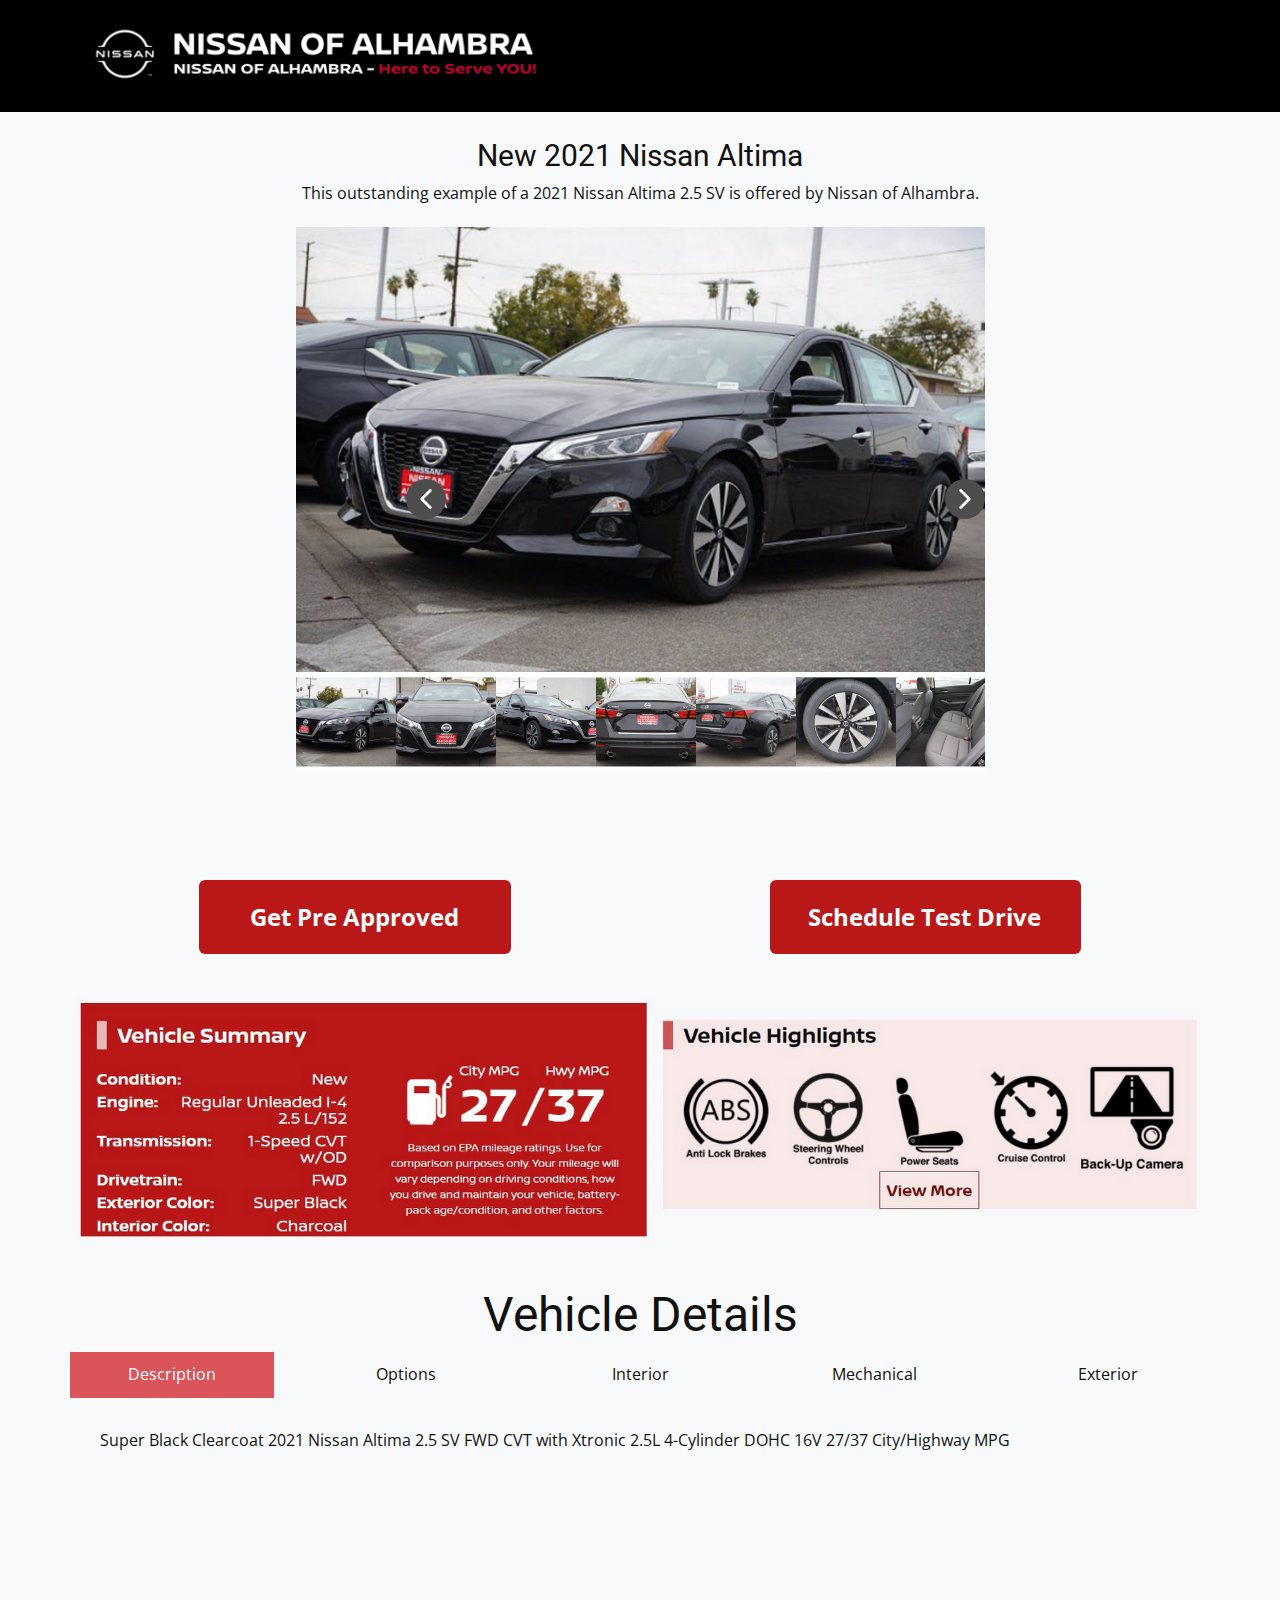
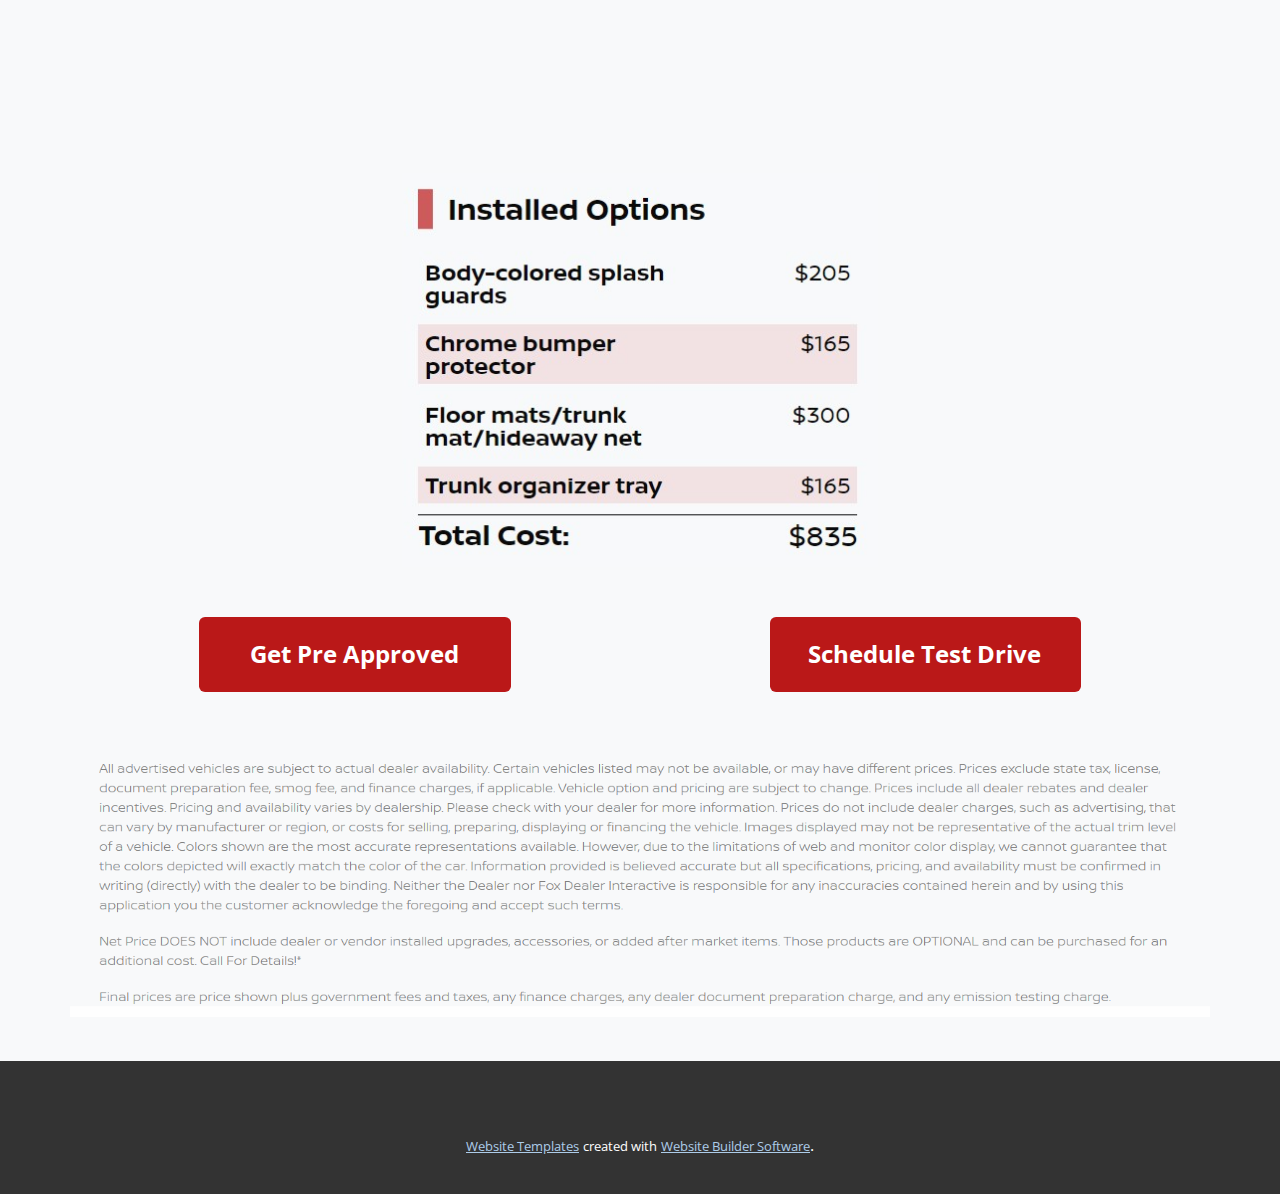
==== commit 87493364: "Add files via upload" ====
--- a/index.html
+++ b/index.html
@@ -50,7 +50,7 @@
     <section class="u-align-center u-clearfix u-custom-color-1 u-section-1" id="sec-cf53">
       <div class="u-clearfix u-sheet u-sheet-1">
         <h3 class="u-text u-text-1">New 2021 Nissan Altima</h3>
-        <p class="u-text u-text-2"> This outstanding example of a 2021 Nissan Altima 2.5 SV is offered by Nissan of Van Nuys.</p>
+        <p class="u-text u-text-2"> This outstanding example of a 2021 Nissan Altima 2.5 SV is offered by Nissan of Alhambra.</p>
         <div class="pointer-event u-carousel u-expanded-width-xs u-gallery u-layout-thumbnails u-lightbox u-no-transition u-show-text-on-hover u-thumbnails-position-bottom u-gallery-1" id="carousel-e131" data-interval="5000" data-u-ride="carousel">
           <div class="u-carousel-inner u-gallery-inner" role="listbox">
             <div class="u-active u-carousel-item u-gallery-item u-carousel-item-1">
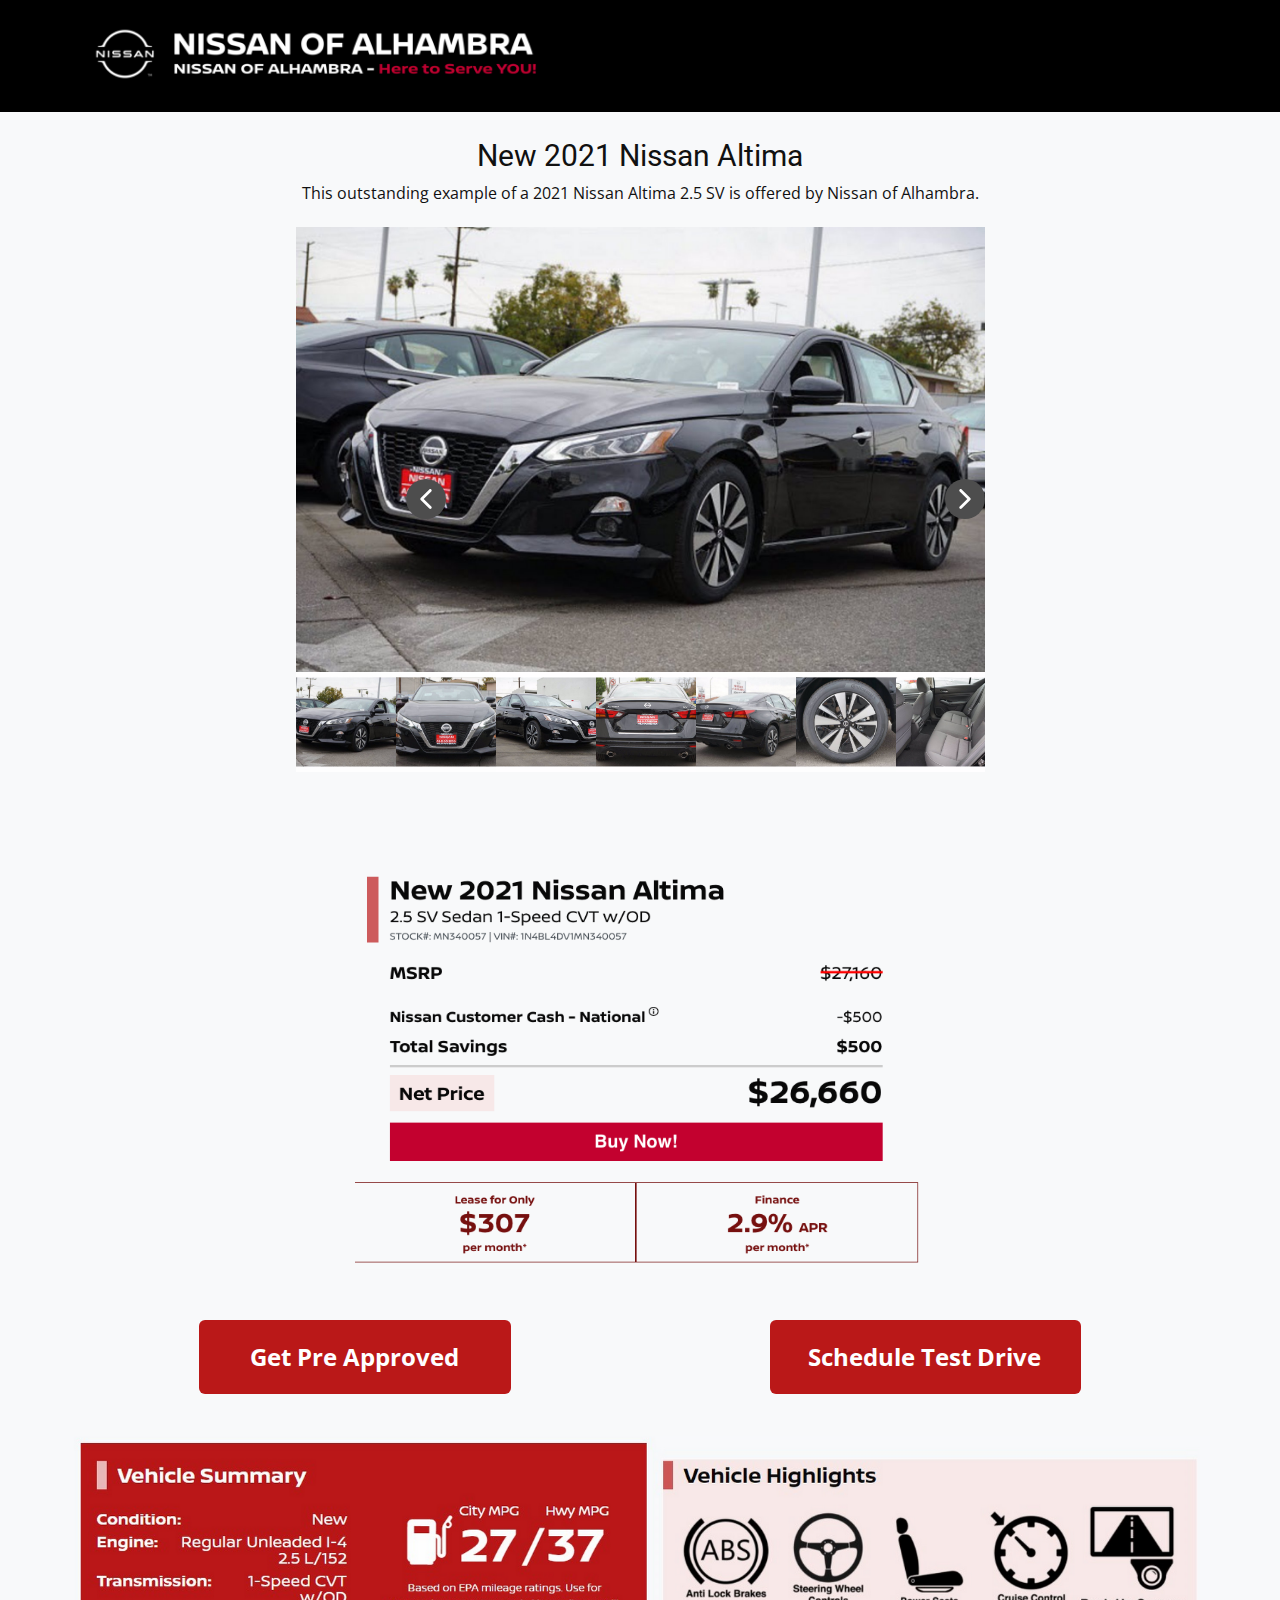
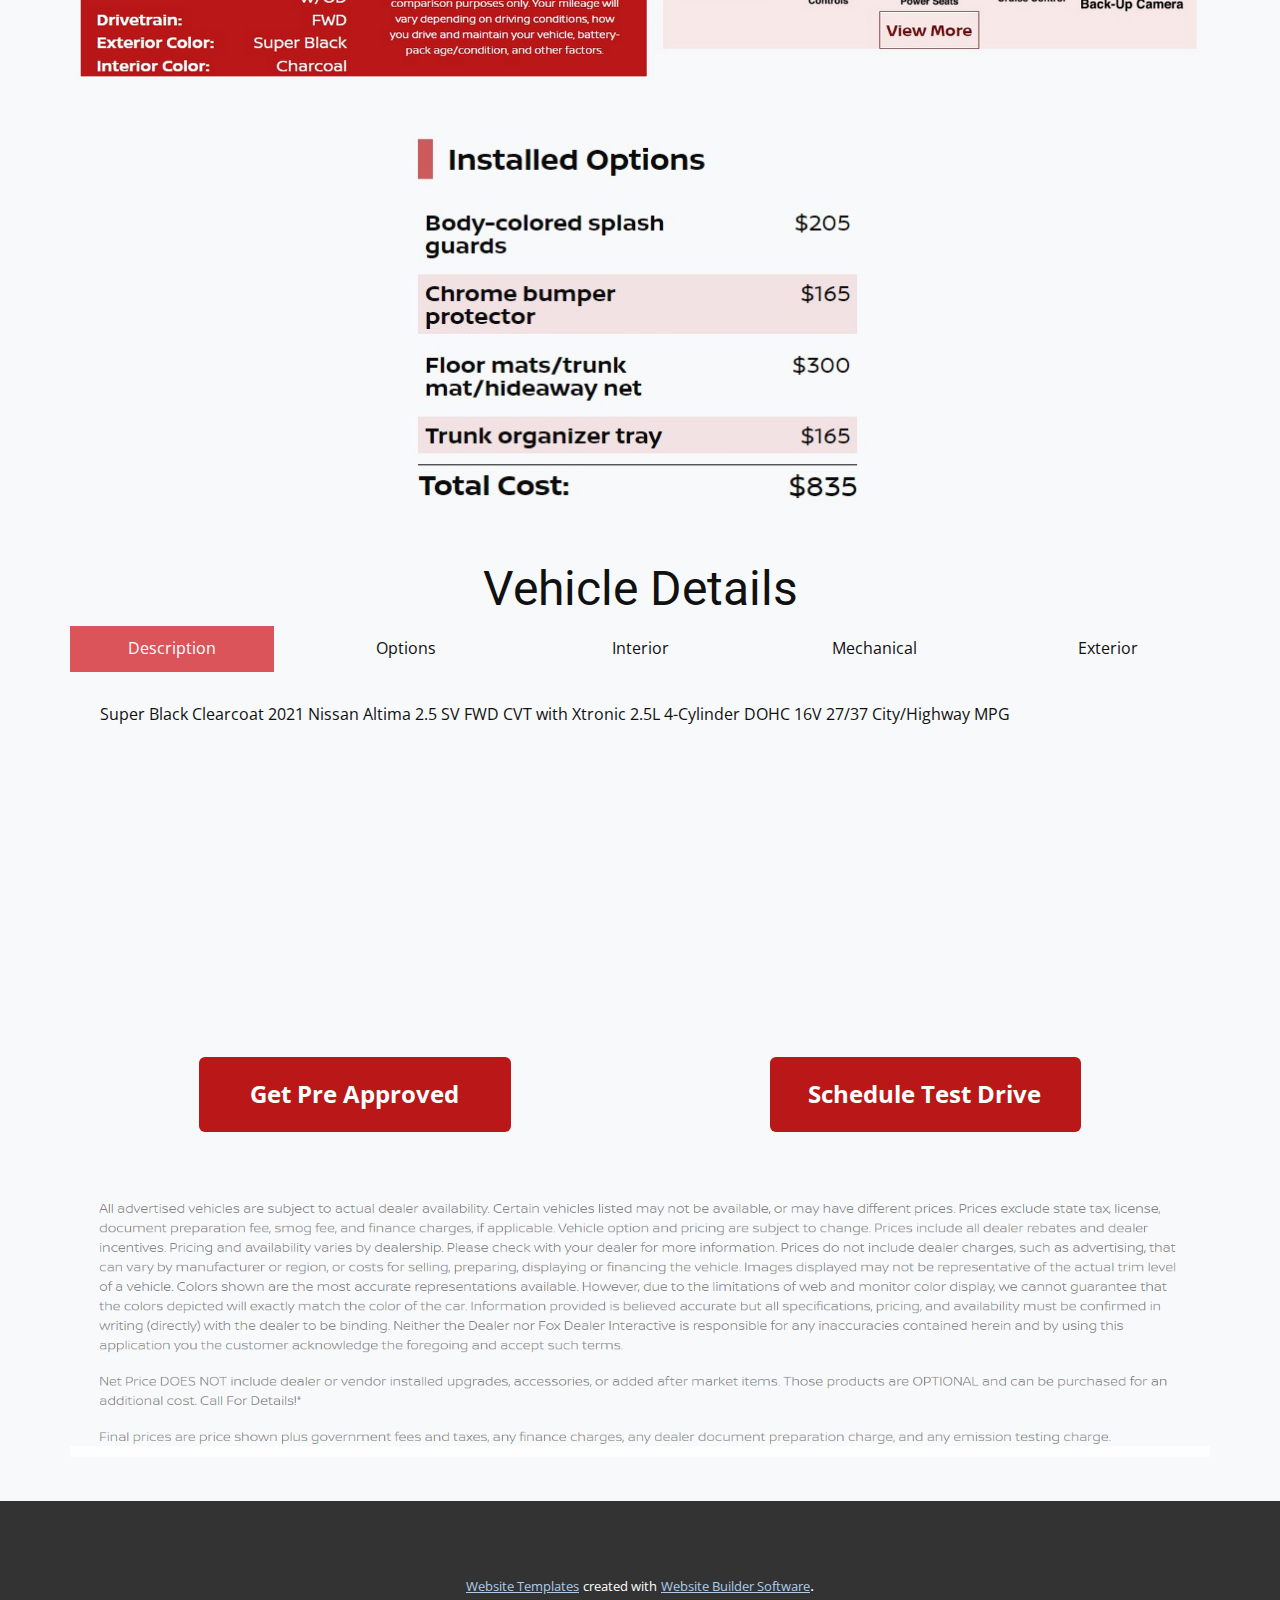
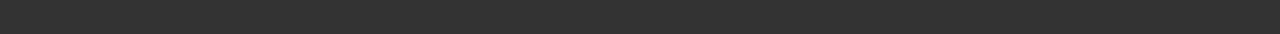
==== commit 0acbdd64: "Add files via upload" ====
--- a/index.html
+++ b/index.html
@@ -20,8 +20,19 @@
         r.src=t+h._hjSettings.hjid+j+h._hjSettings.hjsv;
         a.appendChild(r);
     })(window,document,'https://static.hotjar.com/c/hotjar-','.js?sv='); </script>
+    <script async="async" src="https://www.googletagmanager.com/gtag/js?id=G-NWMMCB2RLB"></script>
+    <script> window.dataLayer = window.dataLayer || [];
+  function gtag(){dataLayer.push(arguments);}
+  gtag('js', new Date());
+  gtag('config', 'G-NWMMCB2RLB'); </script>
+    <script>(function(w,d,s,l,i){w[l]=w[l]||[];w[l].push({'gtm.start':
+new Date().getTime(),event:'gtm.js'});var f=d.getElementsByTagName(s)[0],
+j=d.createElement(s),dl=l!='dataLayer'?'&l='+l:'';j.async=true;j.src=
+'https://www.googletagmanager.com/gtm.js?id='+i+dl;f.parentNode.insertBefore(j,f);
+})(window,document,'script','dataLayer','GTM-NHM4PF6');</script>
     
     <link id="u-theme-google-font" rel="stylesheet" href="https://fonts.googleapis.com/css?family=Roboto:100,100i,300,300i,400,400i,500,500i,700,700i,900,900i|Open+Sans:300,300i,400,400i,600,600i,700,700i,800,800i">
+    
     
     
     
@@ -43,7 +54,7 @@
     <meta property="og:type" content="website">
   </head>
   <body data-home-page="Home.html" data-home-page-title="Home" class="u-body"><header class="u-black u-clearfix u-header u-header" id="sec-40da"><div class="u-clearfix u-sheet u-valign-middle-xs u-sheet-1">
-        <a href="https://nicepage.com" class="u-align-center-md u-align-center-sm u-align-center-xs u-image u-logo u-image-1" data-image-width="1024" data-image-height="134">
+        <a href="https://nicepage.com" class="u-align-center-md u-align-center-sm u-align-center-xs u-image u-logo u-image-1" data-image-width="1024" data-image-height="134" title="NOA">
           <img src="images/NissanofAlhambra_White-1024x134.png" class="u-logo-image u-logo-image-1">
         </a>
       </div></header>
@@ -265,7 +276,12 @@
         </div>
       </div>
     </section>
-    <section class="buttonrow u-clearfix u-custom-color-1 u-hidden-sm u-hidden-xs u-section-2" id="sec-7321">
+    <section class="u-clearfix u-custom-color-1 u-section-2" id="sec-1a96">
+      <div class="u-clearfix u-sheet u-valign-middle u-sheet-1">
+        <img class="u-image u-image-default u-image-1" src="images/screen_shot_2021-08-16_at_12.05.41_pm.png" alt="" data-image-width="753" data-image-height="529">
+      </div>
+    </section>
+    <section class="buttonrow u-clearfix u-custom-color-1 u-hidden-sm u-hidden-xs u-section-3" id="sec-7321">
       <div class="u-clearfix u-sheet u-valign-middle u-sheet-1">
         <div class="u-clearfix u-expanded-width u-layout-wrap u-layout-wrap-1">
           <div class="u-gutter-0 u-layout">
@@ -285,12 +301,17 @@
         </div>
       </div>
     </section>
-    <section class="u-clearfix u-custom-color-1 u-section-3" id="sec-d35d">
+    <section class="u-clearfix u-custom-color-1 u-section-4" id="sec-d35d">
       <div class="u-clearfix u-sheet u-valign-middle u-sheet-1">
         <img class="u-expanded-width-lg u-expanded-width-sm u-expanded-width-xl u-expanded-width-xs u-image u-image-contain u-image-default u-image-1" src="images/Summary-cropped.png" alt="" data-image-width="1600" data-image-height="359">
       </div>
     </section>
-    <section class="u-align-left u-clearfix u-custom-color-1 u-section-4" id="sec-5099">
+    <section class="u-clearfix u-custom-color-1 u-section-5" id="sec-62f7">
+      <div class="u-clearfix u-sheet u-valign-middle u-sheet-1">
+        <img class="u-image u-image-contain u-image-default u-image-1" src="images/options-cropped.png" alt="" data-image-width="478" data-image-height="396">
+      </div>
+    </section>
+    <section class="u-align-left u-clearfix u-custom-color-1 u-section-6" id="sec-5099">
       <div class="u-clearfix u-sheet u-valign-middle-sm u-valign-middle-xs u-sheet-1">
         <h1 class="u-text u-text-default u-text-1">Vehicle Details</h1>
         <div class="u-expanded-width-lg u-expanded-width-md u-expanded-width-xl u-tab-links-align-justify u-tabs u-tabs-1">
@@ -345,12 +366,7 @@
         </div>
       </div>
     </section>
-    <section class="u-clearfix u-custom-color-1 u-section-5" id="sec-62f7">
-      <div class="u-clearfix u-sheet u-valign-middle u-sheet-1">
-        <img class="u-image u-image-contain u-image-default u-image-1" src="images/options-cropped.png" alt="" data-image-width="478" data-image-height="396">
-      </div>
-    </section>
-    <section class="buttonrow u-clearfix u-custom-color-1 u-hidden-sm u-hidden-xs u-section-6" id="carousel_d908">
+    <section class="buttonrow u-clearfix u-custom-color-1 u-hidden-sm u-hidden-xs u-section-7" id="carousel_d908">
       <div class="u-clearfix u-sheet u-valign-middle u-sheet-1">
         <div class="u-clearfix u-expanded-width u-layout-wrap u-layout-wrap-1">
           <div class="u-gutter-0 u-layout">
@@ -370,12 +386,12 @@
         </div>
       </div>
     </section>
-    <section class="u-clearfix u-custom-color-1 u-section-7" id="sec-bd1d">
+    <section class="u-clearfix u-custom-color-1 u-section-8" id="sec-bd1d">
       <div class="u-clearfix u-sheet u-valign-middle-lg u-valign-middle-md u-valign-middle-sm u-valign-middle-xs u-sheet-1">
         <img class="u-expanded-width u-image u-image-contain u-image-default u-image-1" src="images/Policy.png" alt="" data-image-width="1575" data-image-height="375">
       </div>
     </section>
-    <section class="floatingbutton u-clearfix u-custom-color-1 u-hidden-lg u-hidden-md u-hidden-xl u-section-8" id="sec-3baa">
+    <section class="floatingbutton u-clearfix u-custom-color-1 u-hidden-lg u-hidden-md u-hidden-xl u-section-9" id="sec-3baa">
       <div class="u-clearfix u-sheet u-sheet-1">
         <div class="floatingbutton u-clearfix u-custom-html u-custom-html-1">
           <style> .float{
@@ -387,6 +403,10 @@
 	color:#FFF;
 	text-align:center;
 	box-shadow: 2px 2px 3px #999;
+			display: flex;
+			justify-content: center;
+			left: 0px;
+			
 }
 .my-float{
 	margin-top:22px;
@@ -399,11 +419,15 @@
   border: none;
   margin-top: 15px;
   margin-bottom: auto;
+	margin-left: 10px;
+	margin-right: 10px;
 		} </style>
-          <a href="#" class="float">
+          <span class="float">
             <button class="approval" onclick="window.location.href='https://pwrjrko9zqp.typeform.com/to/dTmBDvzm';">Get Pre Approved</button>
             <button class="approval" onclick="window.location.href='https://pwrjrko9zqp.typeform.com/to/F2nIkTD2';">Schedule Test Drive</button>
-          </a>
+          </span><!-- Google Tag Manager (noscript) -->
+          <noscript>&amp;amp;amp;amp;amp;amp;amp;amp;amp;amp;amp;amp;amp;amp;amp;amp;amp;amp;amp;lt;iframe src="https://www.googletagmanager.com/ns.html?id=GTM-NHM4PF6"
+height="0" width="0" style="display:none;visibility:hidden"&amp;amp;amp;amp;amp;amp;amp;amp;amp;amp;amp;amp;amp;amp;amp;amp;amp;amp;amp;gt;&amp;amp;amp;amp;amp;amp;amp;amp;amp;amp;amp;amp;amp;amp;amp;amp;amp;amp;amp;lt;/iframe&amp;amp;amp;amp;amp;amp;amp;amp;amp;amp;amp;amp;amp;amp;amp;amp;amp;amp;amp;gt;</noscript><!-- End Google Tag Manager (noscript) -->
         </div>
       </div>
     </section>
--- a/nicepage.css
+++ b/nicepage.css
@@ -34608,11 +34608,13 @@
 
 @media (max-width: 575px) {
   .u-header .u-sheet-1 {
-    min-height: 84px;
+    min-height: 86px;
   }
 
   .u-header .u-image-1 {
-    margin-bottom: 22px;
+    width: 340px;
+    height: 44px;
+    margin: 21px 0;
   }
 }
 .u-footer {
--- a/Home.css
+++ b/Home.css
@@ -131,52 +131,52 @@
   height: 100px;
 }
 
-.u-section-1 .u-carousel-thumbnail-2 {
-  width: 100px;
-  height: 100px;
-}
-
-.u-section-1 .u-carousel-thumbnail-3 {
-  width: 100px;
-  height: 100px;
-}
-
-.u-section-1 .u-carousel-thumbnail-4 {
-  width: 100px;
-  height: 100px;
-}
-
-.u-section-1 .u-carousel-thumbnail-5 {
-  width: 100px;
-  height: 100px;
-}
-
-.u-section-1 .u-carousel-thumbnail-6 {
-  width: 100px;
-  height: 100px;
-}
-
-.u-section-1 .u-carousel-thumbnail-7 {
-  width: 100px;
-  height: 100px;
-}
-
-.u-section-1 .u-carousel-thumbnail-8 {
-  width: 100px;
-  height: 100px;
-}
-
-.u-section-1 .u-carousel-thumbnail-9 {
-  width: 100px;
-  height: 100px;
-}
-
-.u-section-1 .u-carousel-thumbnail-10 {
-  width: 100px;
-  height: 100px;
-}
-
-.u-section-1 .u-carousel-thumbnail-11 {
+.u-section-1 .u-carousel-thumbnail-1 {
+  width: 100px;
+  height: 100px;
+}
+
+.u-section-1 .u-carousel-thumbnail-1 {
+  width: 100px;
+  height: 100px;
+}
+
+.u-section-1 .u-carousel-thumbnail-1 {
+  width: 100px;
+  height: 100px;
+}
+
+.u-section-1 .u-carousel-thumbnail-1 {
+  width: 100px;
+  height: 100px;
+}
+
+.u-section-1 .u-carousel-thumbnail-1 {
+  width: 100px;
+  height: 100px;
+}
+
+.u-section-1 .u-carousel-thumbnail-1 {
+  width: 100px;
+  height: 100px;
+}
+
+.u-section-1 .u-carousel-thumbnail-1 {
+  width: 100px;
+  height: 100px;
+}
+
+.u-section-1 .u-carousel-thumbnail-1 {
+  width: 100px;
+  height: 100px;
+}
+
+.u-section-1 .u-carousel-thumbnail-1 {
+  width: 100px;
+  height: 100px;
+}
+
+.u-section-1 .u-carousel-thumbnail-1 {
   width: 100px;
   height: 100px;
 }
@@ -198,7 +198,6 @@
 @media (max-width: 991px) {
   .u-section-1 .u-gallery-1 {
     width: 523px;
-    height: 492px;
     margin-top: 29px;
     margin-bottom: 46px;
   }
@@ -232,83 +231,62 @@
     margin-left: initial;
     width: auto;
   }
-
-  .u-section-1 .u-carousel-thumbnail-1 {
-    width: 31px;
-    height: 31px;
-  }
-
-  .u-section-1 .u-carousel-thumbnail-2 {
-    width: 31px;
-    height: 31px;
-  }
-
-  .u-section-1 .u-carousel-thumbnail-3 {
-    width: 31px;
-    height: 31px;
-  }
-
-  .u-section-1 .u-carousel-thumbnail-4 {
-    width: 31px;
-    height: 31px;
-  }
-
-  .u-section-1 .u-carousel-thumbnail-5 {
-    width: 31px;
-    height: 31px;
-  }
-
-  .u-section-1 .u-carousel-thumbnail-6 {
-    width: 31px;
-    height: 31px;
-  }
-
-  .u-section-1 .u-carousel-thumbnail-7 {
-    width: 31px;
-    height: 31px;
-  }
-
-  .u-section-1 .u-carousel-thumbnail-8 {
-    width: 31px;
-    height: 31px;
-  }
-
-  .u-section-1 .u-carousel-thumbnail-9 {
-    width: 31px;
-    height: 31px;
-  }
-
-  .u-section-1 .u-carousel-thumbnail-10 {
-    width: 31px;
-    height: 31px;
-  }
-
-  .u-section-1 .u-carousel-thumbnail-11 {
-    width: 31px;
-    height: 31px;
-  }
 }.u-section-2 {
   background-image: none;
 }
 
 .u-section-2 .u-sheet-1 {
+  min-height: 440px;
+}
+
+.u-section-2 .u-image-1 {
+  width: 570px;
+  height: 400px;
+  margin: 20px auto;
+}
+
+@media (max-width: 767px) {
+  .u-section-2 .u-sheet-1 {
+    min-height: 419px;
+  }
+
+  .u-section-2 .u-image-1 {
+    width: 540px;
+    height: 379px;
+  }
+}
+
+@media (max-width: 575px) {
+  .u-section-2 .u-sheet-1 {
+    min-height: 279px;
+  }
+
+  .u-section-2 .u-image-1 {
+    width: 340px;
+    height: 239px;
+  }
+}.u-section-3 {
+  background-image: none;
+}
+
+.u-section-3 .u-sheet-1 {
   min-height: 130px;
 }
 
-.u-section-2 .u-layout-wrap-1 {
+.u-section-3 .u-layout-wrap-1 {
   margin-top: 0;
   margin-bottom: 0;
 }
 
-.u-section-2 .u-layout-cell-1 {
+.u-section-3 .u-layout-cell-1 {
   min-height: 134px;
 }
 
-.u-section-2 .u-container-layout-1 {
+.u-section-3 .u-container-layout-1 {
   padding: 30px 0;
 }
 
-.u-section-2 .u-btn-1 {
+.u-section-3 .u-btn-1 {
   border-style: none;
   font-weight: 700;
   font-size: 1.5rem;
@@ -317,15 +295,15 @@
   padding: 18px 52px 18px 51px;
 }
 
-.u-section-2 .u-layout-cell-2 {
+.u-section-3 .u-layout-cell-2 {
   min-height: 134px;
 }
 
-.u-section-2 .u-container-layout-2 {
+.u-section-3 .u-container-layout-2 {
   padding: 30px 0;
 }
 
-.u-section-2 .u-btn-2 {
+.u-section-3 .u-btn-2 {
   border-style: none;
   font-weight: 700;
   font-size: 1.5rem;
@@ -335,32 +313,32 @@
 }
 
 @media (max-width: 1199px) {
-  .u-section-2 .u-sheet-1 {
+  .u-section-3 .u-sheet-1 {
     min-height: 106px;
   }
 
-  .u-section-2 .u-layout-wrap-1 {
+  .u-section-3 .u-layout-wrap-1 {
     position: relative;
   }
 
-  .u-section-2 .u-container-layout-1 {
+  .u-section-3 .u-container-layout-1 {
     padding-top: 29px;
     padding-bottom: 29px;
   }
 
-  .u-section-2 .u-btn-1 {
+  .u-section-3 .u-btn-1 {
     margin-top: 1px;
     padding-right: 23px;
     padding-bottom: 19px;
     padding-left: 23px;
   }
 
-  .u-section-2 .u-container-layout-2 {
+  .u-section-3 .u-container-layout-2 {
     padding-top: 28px;
     padding-bottom: 28px;
   }
 
-  .u-section-2 .u-btn-2 {
+  .u-section-3 .u-btn-2 {
     margin-top: 2px;
     padding-right: 39px;
     padding-bottom: 20px;
@@ -368,26 +346,26 @@
 }
 
 @media (max-width: 991px) {
-  .u-section-2 .u-sheet-1 {
+  .u-section-3 .u-sheet-1 {
     min-height: 96px;
   }
 
-  .u-section-2 .u-layout-cell-1 {
+  .u-section-3 .u-layout-cell-1 {
     min-height: 125px;
   }
 
-  .u-section-2 .u-btn-1 {
+  .u-section-3 .u-btn-1 {
     font-size: 1.125rem;
     margin-top: 0;
     padding-right: 17px;
     padding-left: 16px;
   }
 
-  .u-section-2 .u-layout-cell-2 {
+  .u-section-3 .u-layout-cell-2 {
     min-height: 125px;
   }
 
-  .u-section-2 .u-btn-2 {
+  .u-section-3 .u-btn-2 {
     font-size: 1.125rem;
     padding-left: 27px;
     padding-right: 27px;
@@ -395,49 +373,49 @@
 }
 
 @media (max-width: 767px) {
-  .u-section-2 .u-sheet-1 {
+  .u-section-3 .u-sheet-1 {
     min-height: 196px;
   }
 
-  .u-section-2 .u-layout-wrap-1 {
+  .u-section-3 .u-layout-wrap-1 {
     margin-top: 11px;
     margin-bottom: 11px;
   }
 
-  .u-section-2 .u-layout-cell-1 {
+  .u-section-3 .u-layout-cell-1 {
     min-height: 100px;
   }
 
-  .u-section-2 .u-layout-cell-2 {
+  .u-section-3 .u-layout-cell-2 {
     min-height: 100px;
   }
 }
 
 @media (max-width: 575px) {
-  .u-section-2 .u-layout-wrap-1 {
+  .u-section-3 .u-layout-wrap-1 {
     margin-top: 10px;
     margin-bottom: 10px;
   }
-}.u-section-3 {
-  background-image: none;
-}
-
-.u-section-3 .u-sheet-1 {
+}.u-section-4 {
+  background-image: none;
+}
+
+.u-section-4 .u-sheet-1 {
   min-height: 279px;
 }
 
-.u-section-3 .u-image-1 {
+.u-section-4 .u-image-1 {
   height: 277px;
   margin-top: 1px;
   margin-bottom: 1px;
 }
 
 @media (max-width: 991px) {
-  .u-section-3 .u-sheet-1 {
+  .u-section-4 .u-sheet-1 {
     min-height: 226px;
   }
 
-  .u-section-3 .u-image-1 {
+  .u-section-4 .u-image-1 {
     height: 206px;
     width: 820px;
     margin: 10px -50px;
@@ -445,11 +423,11 @@
 }
 
 @media (max-width: 767px) {
-  .u-section-3 .u-sheet-1 {
+  .u-section-4 .u-sheet-1 {
     min-height: 156px;
   }
 
-  .u-section-3 .u-image-1 {
+  .u-section-4 .u-image-1 {
     height: 193px;
     margin-top: 17px;
     margin-bottom: 17px;
@@ -460,11 +438,11 @@
 }
 
 @media (max-width: 575px) {
-  .u-section-3 .u-sheet-1 {
+  .u-section-4 .u-sheet-1 {
     min-height: 115px;
   }
 
-  .u-section-3 .u-image-1 {
+  .u-section-4 .u-image-1 {
     height: 105px;
     margin-top: 5px;
     margin-bottom: 5px;
@@ -472,153 +450,6 @@
     margin-right: initial;
     margin-left: initial;
   }
-}.u-section-4 {
-  background-image: none;
-}
-
-.u-section-4 .u-sheet-1 {
-  min-height: 489px;
-}
-
-.u-section-4 .u-text-1 {
-  margin: 26px auto 0;
-}
-
-.u-section-4 .u-tabs-1 {
-  min-height: 375px;
-  margin: 10px auto 26px 0;
-}
-
-.u-section-4 .u-tab-link-1 {
-  background-image: none;
-}
-
-.u-section-4 .u-tab-link-2 {
-  background-image: none;
-}
-
-.u-section-4 .u-tab-link-3 {
-  background-image: none;
-}
-
-.u-section-4 .u-tab-item-4 {
-  margin-bottom: 0;
-}
-
-.u-section-4 .u-tab-link-4 {
-  background-image: none;
-}
-
-.u-section-4 .u-tab-item-5 {
-  margin-bottom: 0;
-}
-
-.u-section-4 .u-tab-link-5 {
-  background-image: none;
-}
-
-.u-section-4 .u-container-layout-1 {
-  padding: 30px;
-}
-
-.u-section-4 .u-text-2 {
-  margin: 0 auto 0 0;
-}
-
-.u-section-4 .u-container-layout-2 {
-  padding: 30px;
-}
-
-.u-section-4 .u-text-3 {
-  margin-bottom: 0;
-  margin-top: 0;
-}
-
-.u-section-4 .u-container-layout-3 {
-  padding: 30px;
-}
-
-.u-section-4 .u-text-4 {
-  margin-bottom: 0;
-  margin-top: 0;
-}
-
-.u-section-4 .u-container-layout-4 {
-  padding: 30px;
-}
-
-.u-section-4 .u-text-5 {
-  margin-bottom: 0;
-  margin-top: 0;
-}
-
-.u-section-4 .u-container-layout-5 {
-  padding: 30px;
-}
-
-.u-section-4 .u-text-6 {
-  margin-bottom: 0;
-  margin-top: 0;
-}
-
-@media (max-width: 1199px) {
-  .u-section-4 .u-sheet-1 {
-    min-height: 430px;
-  }
-
-  .u-section-4 .u-tabs-1 {
-    height: auto;
-    margin-right: initial;
-    margin-left: initial;
-  }
-}
-
-@media (max-width: 991px) {
-  .u-section-4 .u-sheet-1 {
-    min-height: 353px;
-  }
-}
-
-@media (max-width: 767px) {
-  .u-section-4 .u-sheet-1 {
-    min-height: 598px;
-  }
-
-  .u-section-4 .u-tabs-1 {
-    margin-right: auto;
-    margin-left: 0;
-  }
-
-  .u-section-4 .u-container-layout-1 {
-    padding-left: 10px;
-    padding-right: 10px;
-  }
-
-  .u-section-4 .u-container-layout-2 {
-    padding-left: 10px;
-    padding-right: 10px;
-  }
-
-  .u-section-4 .u-container-layout-3 {
-    padding-left: 10px;
-    padding-right: 10px;
-  }
-
-  .u-section-4 .u-container-layout-4 {
-    padding-left: 10px;
-    padding-right: 10px;
-  }
-
-  .u-section-4 .u-container-layout-5 {
-    padding-left: 10px;
-    padding-right: 10px;
-  }
-}
-
-@media (max-width: 575px) {
-  .u-section-4 .u-sheet-1 {
-    min-height: 635px;
-  }
 }.u-section-5 {
   background-image: none;
 }
@@ -655,23 +486,170 @@
 }
 
 .u-section-6 .u-sheet-1 {
+  min-height: 489px;
+}
+
+.u-section-6 .u-text-1 {
+  margin: 26px auto 0;
+}
+
+.u-section-6 .u-tabs-1 {
+  min-height: 375px;
+  margin: 10px auto 26px 0;
+}
+
+.u-section-6 .u-tab-link-1 {
+  background-image: none;
+}
+
+.u-section-6 .u-tab-link-2 {
+  background-image: none;
+}
+
+.u-section-6 .u-tab-link-3 {
+  background-image: none;
+}
+
+.u-section-6 .u-tab-item-4 {
+  margin-bottom: 0;
+}
+
+.u-section-6 .u-tab-link-4 {
+  background-image: none;
+}
+
+.u-section-6 .u-tab-item-5 {
+  margin-bottom: 0;
+}
+
+.u-section-6 .u-tab-link-5 {
+  background-image: none;
+}
+
+.u-section-6 .u-container-layout-1 {
+  padding: 30px;
+}
+
+.u-section-6 .u-text-2 {
+  margin: 0 auto 0 0;
+}
+
+.u-section-6 .u-container-layout-2 {
+  padding: 30px;
+}
+
+.u-section-6 .u-text-3 {
+  margin-bottom: 0;
+  margin-top: 0;
+}
+
+.u-section-6 .u-container-layout-3 {
+  padding: 30px;
+}
+
+.u-section-6 .u-text-4 {
+  margin-bottom: 0;
+  margin-top: 0;
+}
+
+.u-section-6 .u-container-layout-4 {
+  padding: 30px;
+}
+
+.u-section-6 .u-text-5 {
+  margin-bottom: 0;
+  margin-top: 0;
+}
+
+.u-section-6 .u-container-layout-5 {
+  padding: 30px;
+}
+
+.u-section-6 .u-text-6 {
+  margin-bottom: 0;
+  margin-top: 0;
+}
+
+@media (max-width: 1199px) {
+  .u-section-6 .u-sheet-1 {
+    min-height: 430px;
+  }
+
+  .u-section-6 .u-tabs-1 {
+    height: auto;
+    margin-right: initial;
+    margin-left: initial;
+  }
+}
+
+@media (max-width: 991px) {
+  .u-section-6 .u-sheet-1 {
+    min-height: 353px;
+  }
+}
+
+@media (max-width: 767px) {
+  .u-section-6 .u-sheet-1 {
+    min-height: 598px;
+  }
+
+  .u-section-6 .u-tabs-1 {
+    margin-right: auto;
+    margin-left: 0;
+  }
+
+  .u-section-6 .u-container-layout-1 {
+    padding-left: 10px;
+    padding-right: 10px;
+  }
+
+  .u-section-6 .u-container-layout-2 {
+    padding-left: 10px;
+    padding-right: 10px;
+  }
+
+  .u-section-6 .u-container-layout-3 {
+    padding-left: 10px;
+    padding-right: 10px;
+  }
+
+  .u-section-6 .u-container-layout-4 {
+    padding-left: 10px;
+    padding-right: 10px;
+  }
+
+  .u-section-6 .u-container-layout-5 {
+    padding-left: 10px;
+    padding-right: 10px;
+  }
+}
+
+@media (max-width: 575px) {
+  .u-section-6 .u-sheet-1 {
+    min-height: 635px;
+  }
+}.u-section-7 {
+  background-image: none;
+}
+
+.u-section-7 .u-sheet-1 {
   min-height: 130px;
 }
 
-.u-section-6 .u-layout-wrap-1 {
+.u-section-7 .u-layout-wrap-1 {
   margin-top: 0;
   margin-bottom: 0;
 }
 
-.u-section-6 .u-layout-cell-1 {
+.u-section-7 .u-layout-cell-1 {
   min-height: 134px;
 }
 
-.u-section-6 .u-container-layout-1 {
+.u-section-7 .u-container-layout-1 {
   padding: 30px 0;
 }
 
-.u-section-6 .u-btn-1 {
+.u-section-7 .u-btn-1 {
   border-style: none;
   font-weight: 700;
   font-size: 1.5rem;
@@ -680,15 +658,15 @@
   padding: 18px 52px 18px 51px;
 }
 
-.u-section-6 .u-layout-cell-2 {
+.u-section-7 .u-layout-cell-2 {
   min-height: 134px;
 }
 
-.u-section-6 .u-container-layout-2 {
+.u-section-7 .u-container-layout-2 {
   padding: 30px 0;
 }
 
-.u-section-6 .u-btn-2 {
+.u-section-7 .u-btn-2 {
   border-style: none;
   font-weight: 700;
   font-size: 1.5rem;
@@ -698,32 +676,32 @@
 }
 
 @media (max-width: 1199px) {
-  .u-section-6 .u-sheet-1 {
+  .u-section-7 .u-sheet-1 {
     min-height: 106px;
   }
 
-  .u-section-6 .u-layout-wrap-1 {
+  .u-section-7 .u-layout-wrap-1 {
     position: relative;
   }
 
-  .u-section-6 .u-container-layout-1 {
+  .u-section-7 .u-container-layout-1 {
     padding-top: 29px;
     padding-bottom: 29px;
   }
 
-  .u-section-6 .u-btn-1 {
+  .u-section-7 .u-btn-1 {
     margin-top: 1px;
     padding-right: 23px;
     padding-bottom: 19px;
     padding-left: 23px;
   }
 
-  .u-section-6 .u-container-layout-2 {
+  .u-section-7 .u-container-layout-2 {
     padding-top: 28px;
     padding-bottom: 28px;
   }
 
-  .u-section-6 .u-btn-2 {
+  .u-section-7 .u-btn-2 {
     margin-top: 2px;
     padding-right: 39px;
     padding-bottom: 20px;
@@ -731,26 +709,26 @@
 }
 
 @media (max-width: 991px) {
-  .u-section-6 .u-sheet-1 {
+  .u-section-7 .u-sheet-1 {
     min-height: 96px;
   }
 
-  .u-section-6 .u-layout-cell-1 {
+  .u-section-7 .u-layout-cell-1 {
     min-height: 125px;
   }
 
-  .u-section-6 .u-btn-1 {
+  .u-section-7 .u-btn-1 {
     font-size: 1.125rem;
     margin-top: 0;
     padding-right: 17px;
     padding-left: 16px;
   }
 
-  .u-section-6 .u-layout-cell-2 {
+  .u-section-7 .u-layout-cell-2 {
     min-height: 125px;
   }
 
-  .u-section-6 .u-btn-2 {
+  .u-section-7 .u-btn-2 {
     font-size: 1.125rem;
     padding-left: 27px;
     padding-right: 27px;
@@ -758,60 +736,60 @@
 }
 
 @media (max-width: 767px) {
-  .u-section-6 .u-sheet-1 {
+  .u-section-7 .u-sheet-1 {
     min-height: 196px;
   }
 
-  .u-section-6 .u-layout-wrap-1 {
+  .u-section-7 .u-layout-wrap-1 {
     margin-top: 11px;
     margin-bottom: 11px;
   }
 
-  .u-section-6 .u-layout-cell-1 {
+  .u-section-7 .u-layout-cell-1 {
     min-height: 100px;
   }
 
-  .u-section-6 .u-layout-cell-2 {
+  .u-section-7 .u-layout-cell-2 {
     min-height: 100px;
   }
 }
 
 @media (max-width: 575px) {
-  .u-section-6 .u-layout-wrap-1 {
+  .u-section-7 .u-layout-wrap-1 {
     margin-top: 10px;
     margin-bottom: 10px;
   }
-}.u-section-7 {
-  background-image: none;
-}
-
-.u-section-7 .u-sheet-1 {
+}.u-section-8 {
+  background-image: none;
+}
+
+.u-section-8 .u-sheet-1 {
   min-height: 339px;
 }
 
-.u-section-7 .u-image-1 {
+.u-section-8 .u-image-1 {
   height: 298px;
   margin-top: 11px;
   margin-bottom: 30px;
 }
 
 @media (max-width: 1199px) {
-  .u-section-7 .u-sheet-1 {
+  .u-section-8 .u-sheet-1 {
     min-height: 290px;
   }
 
-  .u-section-7 .u-image-1 {
+  .u-section-8 .u-image-1 {
     height: 231px;
     margin-top: 30px;
   }
 }
 
 @media (max-width: 991px) {
-  .u-section-7 .u-sheet-1 {
+  .u-section-8 .u-sheet-1 {
     min-height: 210px;
   }
 
-  .u-section-7 .u-image-1 {
+  .u-section-8 .u-image-1 {
     height: 191px;
     margin-top: 10px;
     margin-bottom: 10px;
@@ -819,35 +797,43 @@
 }
 
 @media (max-width: 767px) {
-  .u-section-7 .u-sheet-1 {
+  .u-section-8 .u-sheet-1 {
     min-height: 170px;
   }
 
-  .u-section-7 .u-image-1 {
+  .u-section-8 .u-image-1 {
     height: 149px;
     margin-bottom: 11px;
   }
 }
 
 @media (max-width: 575px) {
-  .u-section-7 .u-sheet-1 {
+  .u-section-8 .u-sheet-1 {
     min-height: 134px;
   }
 
-  .u-section-7 .u-image-1 {
+  .u-section-8 .u-image-1 {
     height: 118px;
   }
-}.u-section-8 {
-  background-image: none;
-}
-
-.u-section-8 .u-sheet-1 {
+}.u-section-9 {
+  background-image: none;
+}
+
+.u-section-9 .u-sheet-1 {
   min-height: 33px;
 }
 
-.u-section-8 .u-custom-html-1 {
+.u-section-9 .u-custom-html-1 {
   margin-bottom: 1px;
   margin-top: 1px;
+}
+
+@media (max-width: 575px) {
+  .u-section-9 .u-custom-html-1 {
+    width: 340px;
+    margin-left: 0;
+    margin-right: 0;
+  }
 }.options {
 	overflow: scroll;
 }
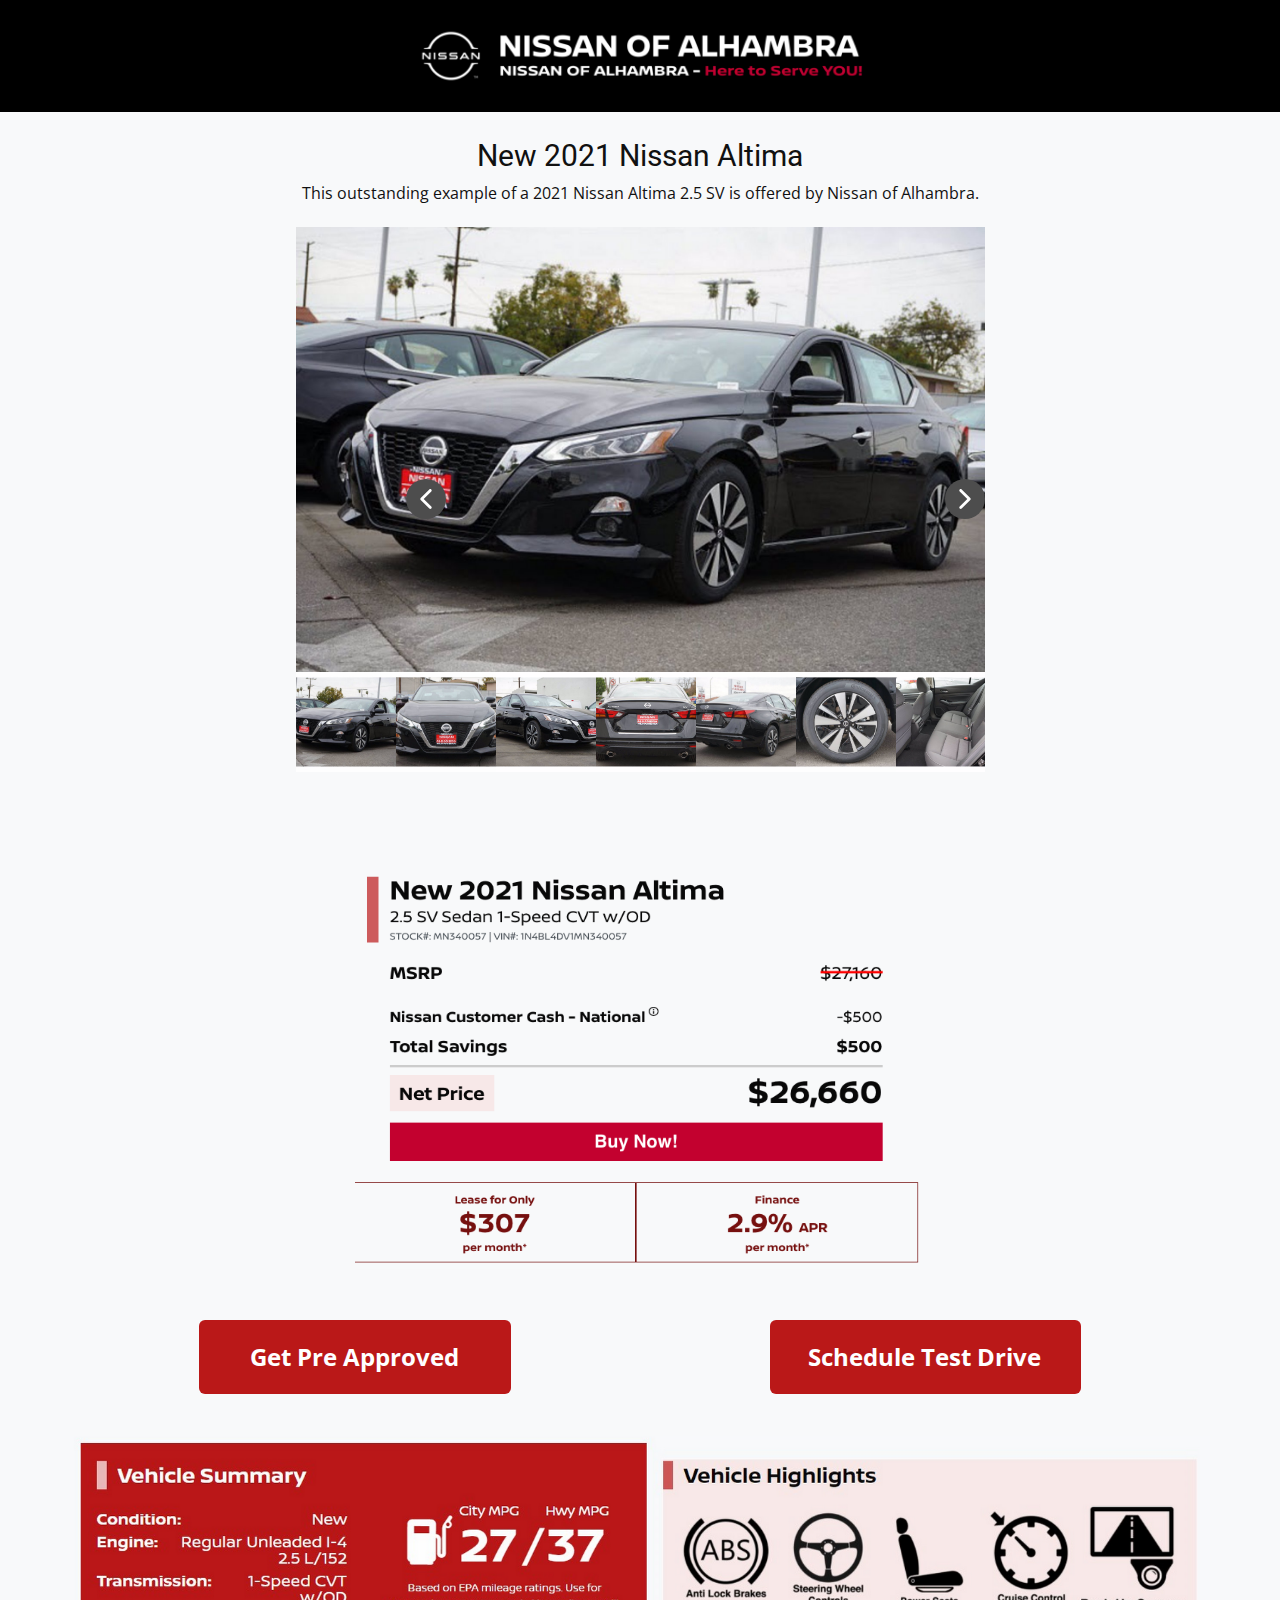
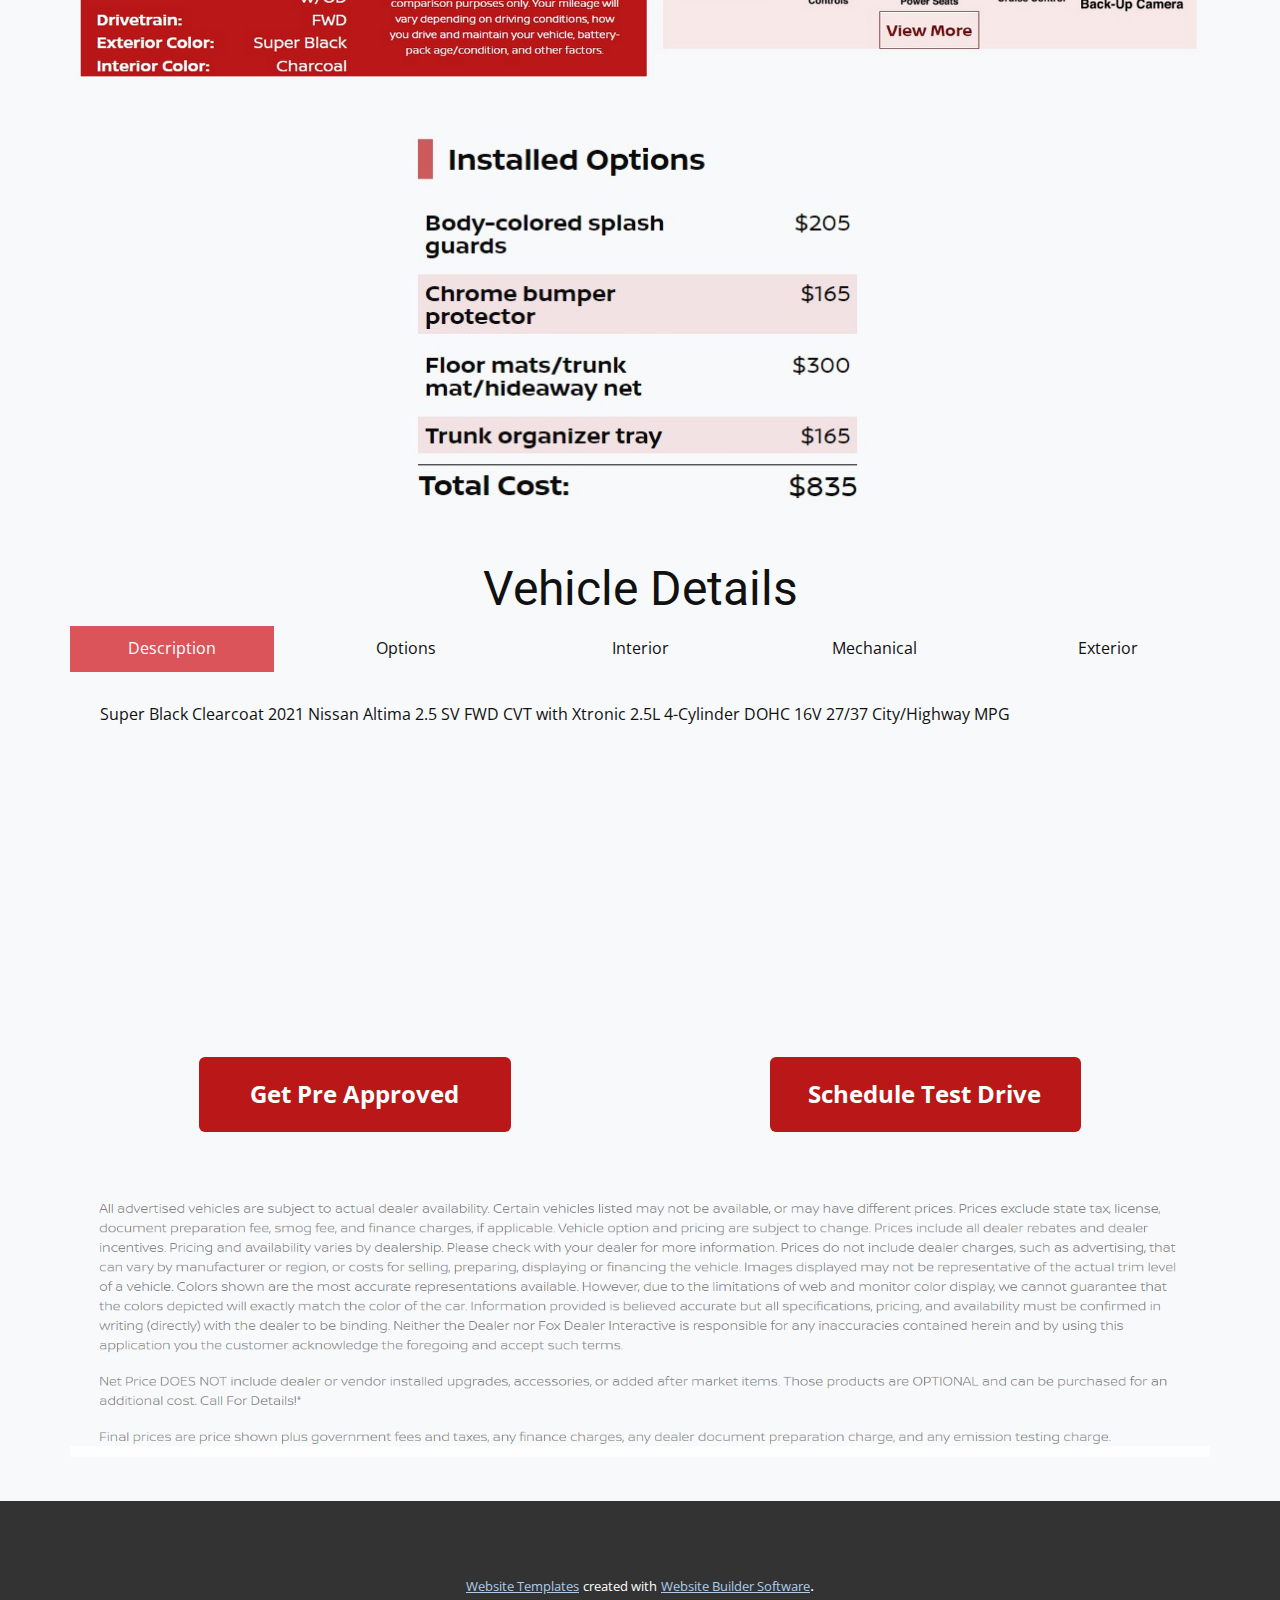
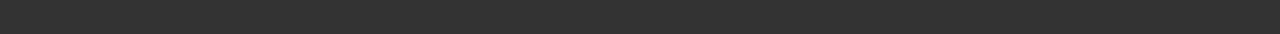
==== commit 146c7fb7: "Add files via upload" ====
--- a/index.html
+++ b/index.html
@@ -53,7 +53,7 @@
     <meta property="og:description" content="">
     <meta property="og:type" content="website">
   </head>
-  <body data-home-page="Home.html" data-home-page-title="Home" class="u-body"><header class="u-black u-clearfix u-header u-header" id="sec-40da"><div class="u-clearfix u-sheet u-valign-middle-xs u-sheet-1">
+  <body data-home-page="Home.html" data-home-page-title="Home" class="u-body"><header class="u-black u-clearfix u-header u-header" id="sec-40da"><div class="u-clearfix u-sheet u-valign-middle u-sheet-1">
         <a href="https://nicepage.com" class="u-align-center-md u-align-center-sm u-align-center-xs u-image u-logo u-image-1" data-image-width="1024" data-image-height="134" title="NOA">
           <img src="images/NissanofAlhambra_White-1024x134.png" class="u-logo-image u-logo-image-1">
         </a>
--- a/nicepage.css
+++ b/nicepage.css
@@ -34586,13 +34586,13 @@
 }
 
 .u-header .u-sheet-1 {
-  min-height: 80px;
+  min-height: 112px;
 }
 
 .u-header .u-image-1 {
   width: 489px;
   height: 64px;
-  margin: 22px auto 26px 0;
+  margin: 24px auto;
 }
 
 .u-header .u-logo-image-1 {
@@ -34600,11 +34600,7 @@
   height: 100%;
 }
 
-@media (max-width: 991px) {
-  .u-header .u-image-1 {
-    margin-left: auto;
-  }
-}
+
 
 @media (max-width: 575px) {
   .u-header .u-sheet-1 {
@@ -34614,7 +34610,9 @@
   .u-header .u-image-1 {
     width: 340px;
     height: 44px;
-    margin: 21px 0;
+    margin-top: 21px;
+    margin-bottom: 21px;
+    margin-right: 0;
   }
 }
 .u-footer {
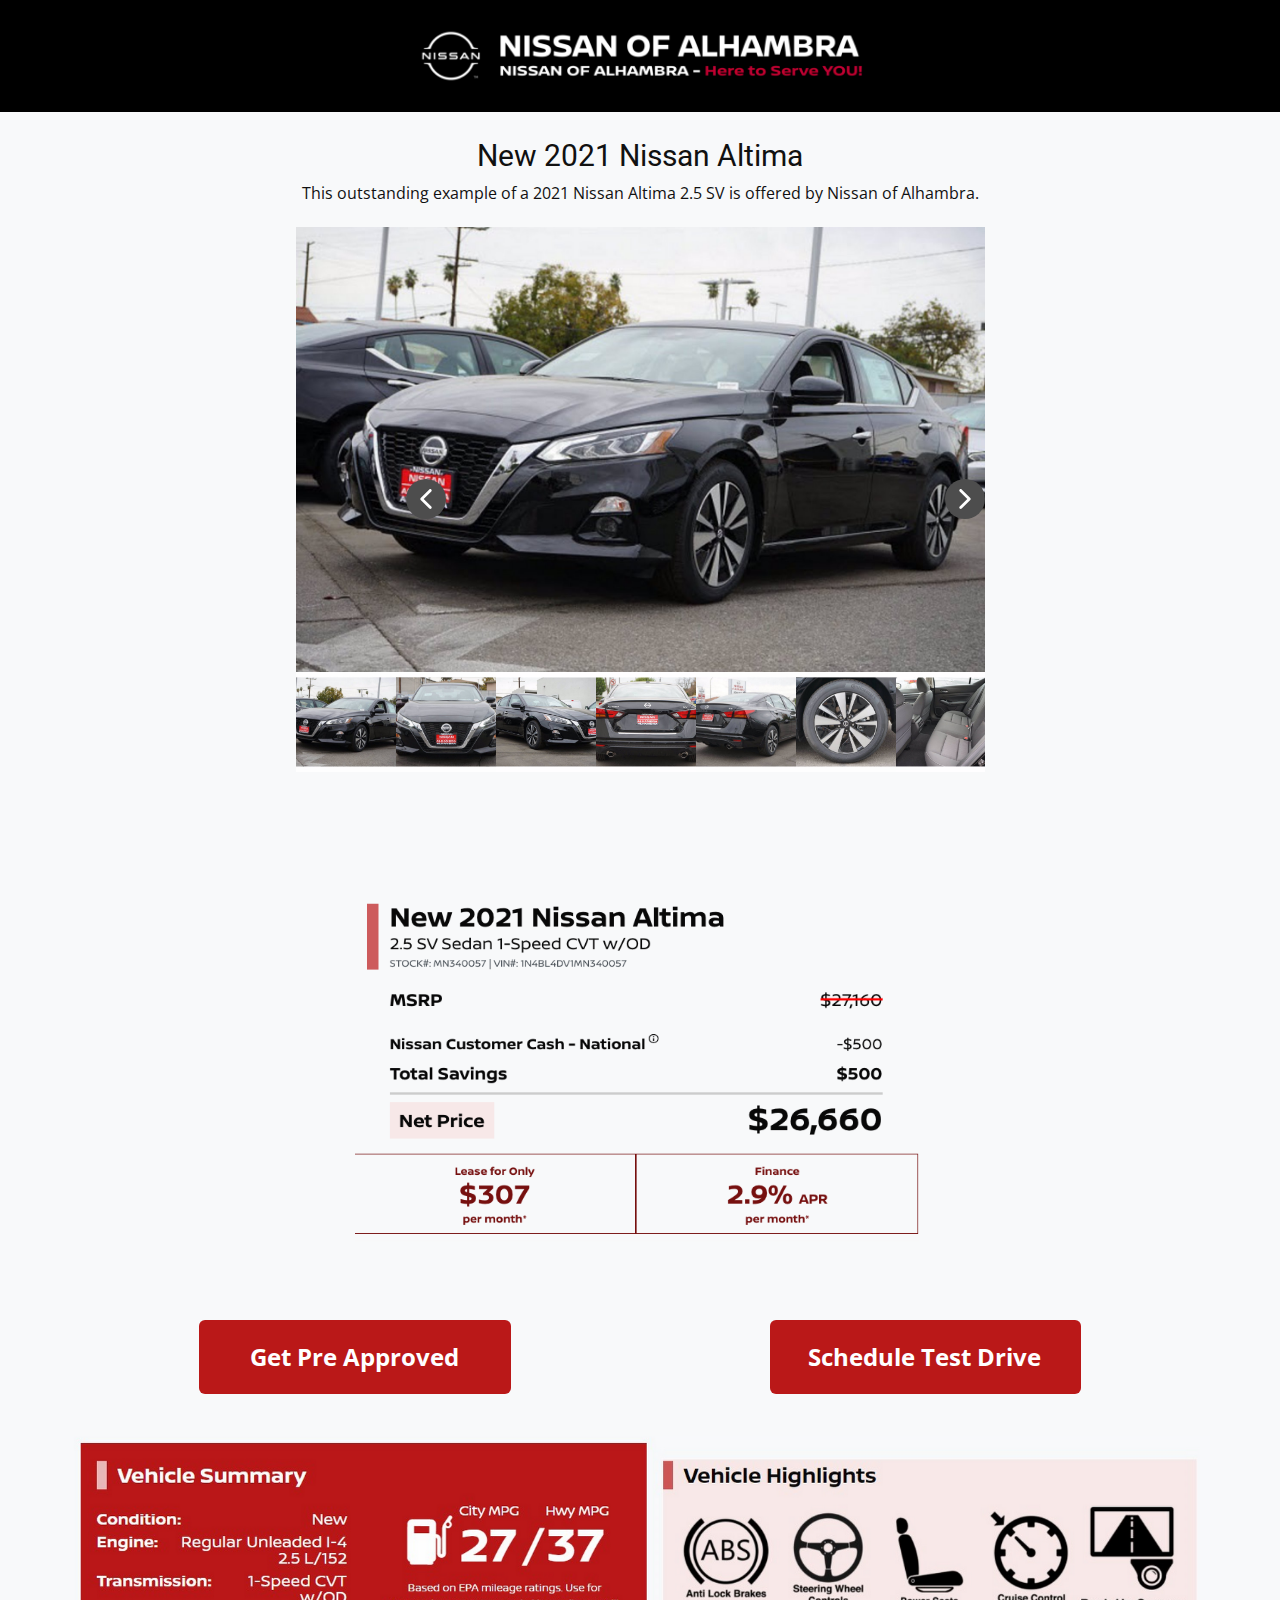
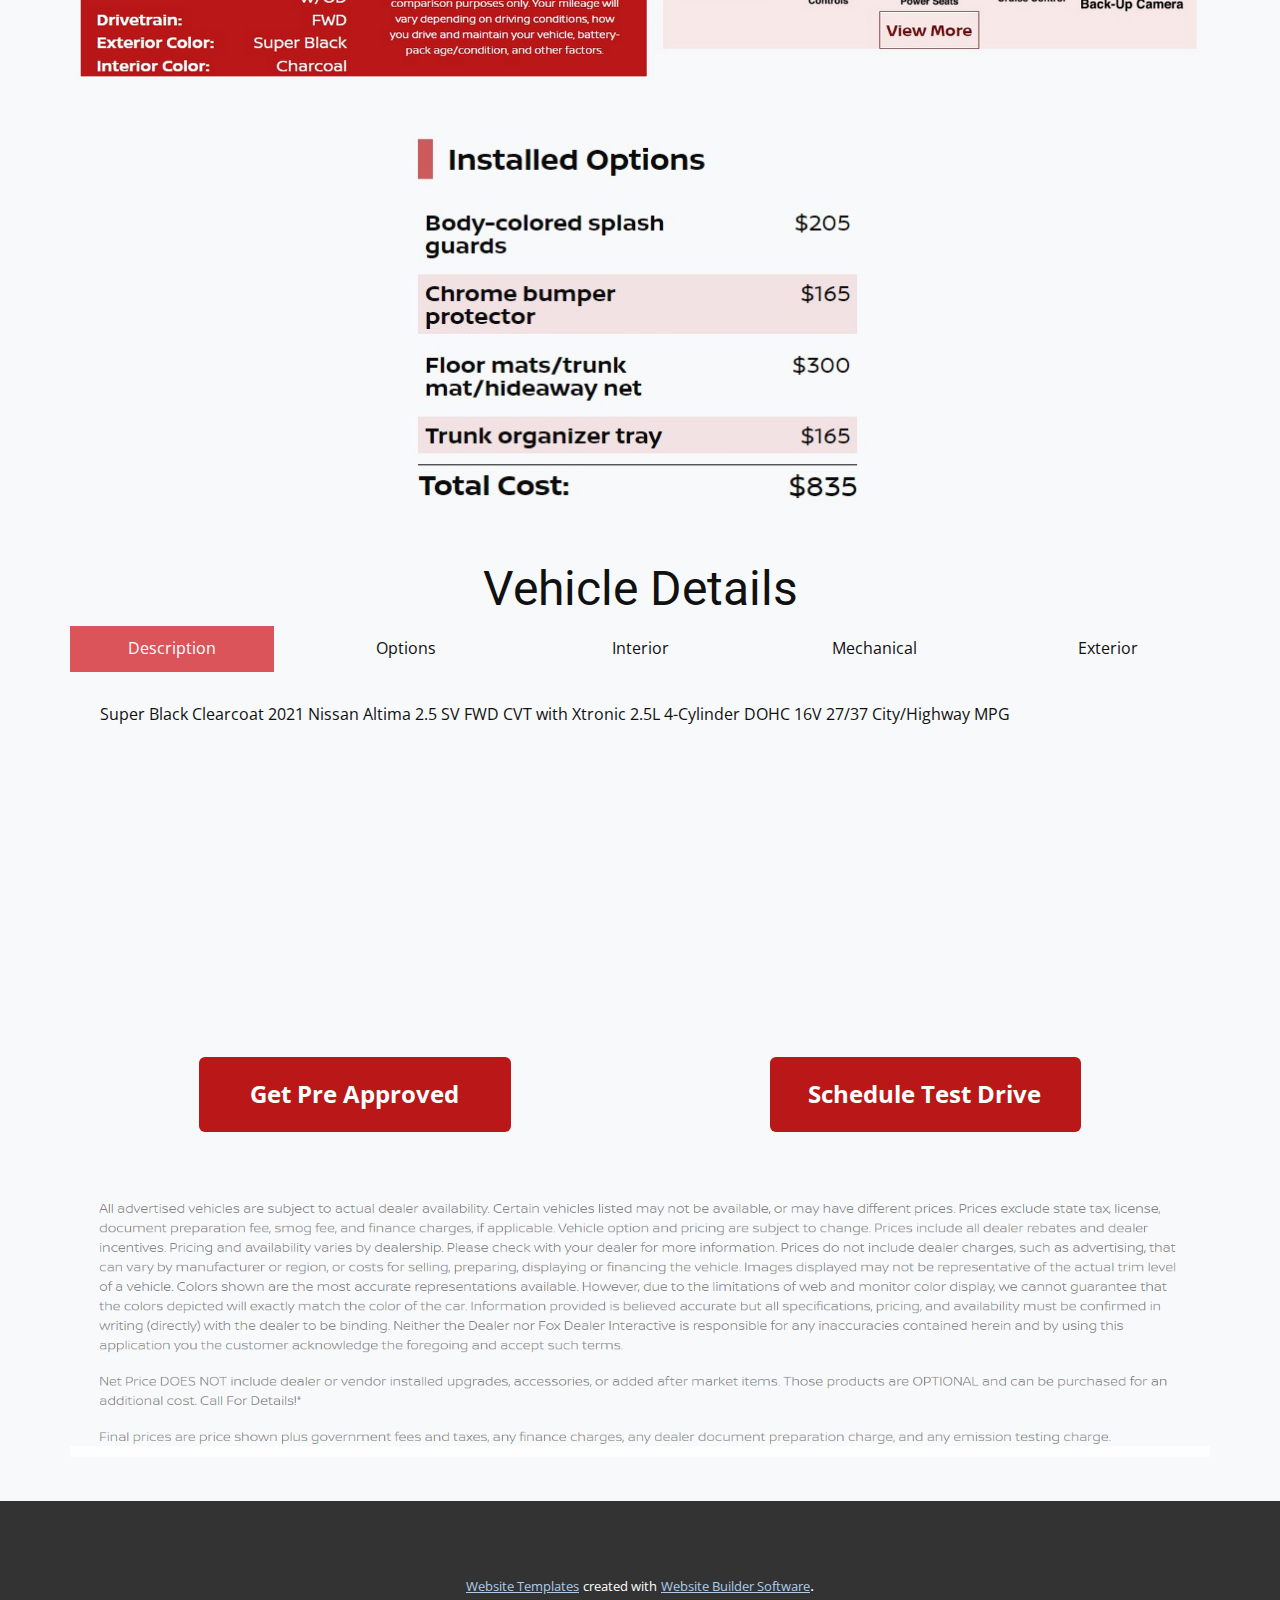
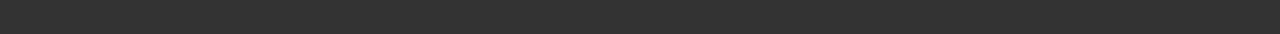
==== commit 25e13501: "Add files via upload" ====
--- a/index.html
+++ b/index.html
@@ -278,7 +278,7 @@
     </section>
     <section class="u-clearfix u-custom-color-1 u-section-2" id="sec-1a96">
       <div class="u-clearfix u-sheet u-valign-middle u-sheet-1">
-        <img class="u-image u-image-default u-image-1" src="images/screen_shot_2021-08-16_at_12.05.41_pm.png" alt="" data-image-width="753" data-image-height="529">
+        <img class="u-image u-image-contain u-image-default u-image-1" src="images/DetailsWithbuttonremoved.png" alt="" data-image-width="753" data-image-height="457">
       </div>
     </section>
     <section class="buttonrow u-clearfix u-custom-color-1 u-hidden-sm u-hidden-xs u-section-3" id="sec-7321">
@@ -426,8 +426,8 @@
             <button class="approval" onclick="window.location.href='https://pwrjrko9zqp.typeform.com/to/dTmBDvzm';">Get Pre Approved</button>
             <button class="approval" onclick="window.location.href='https://pwrjrko9zqp.typeform.com/to/F2nIkTD2';">Schedule Test Drive</button>
           </span><!-- Google Tag Manager (noscript) -->
-          <noscript>&amp;amp;amp;amp;amp;amp;amp;amp;amp;amp;amp;amp;amp;amp;amp;amp;amp;amp;amp;lt;iframe src="https://www.googletagmanager.com/ns.html?id=GTM-NHM4PF6"
-height="0" width="0" style="display:none;visibility:hidden"&amp;amp;amp;amp;amp;amp;amp;amp;amp;amp;amp;amp;amp;amp;amp;amp;amp;amp;amp;gt;&amp;amp;amp;amp;amp;amp;amp;amp;amp;amp;amp;amp;amp;amp;amp;amp;amp;amp;amp;lt;/iframe&amp;amp;amp;amp;amp;amp;amp;amp;amp;amp;amp;amp;amp;amp;amp;amp;amp;amp;amp;gt;</noscript><!-- End Google Tag Manager (noscript) -->
+          <noscript>&amp;amp;amp;amp;amp;amp;amp;amp;amp;amp;amp;amp;amp;amp;amp;amp;amp;amp;amp;amp;amp;amp;lt;iframe src="https://www.googletagmanager.com/ns.html?id=GTM-NHM4PF6"
+height="0" width="0" style="display:none;visibility:hidden"&amp;amp;amp;amp;amp;amp;amp;amp;amp;amp;amp;amp;amp;amp;amp;amp;amp;amp;amp;amp;amp;amp;gt;&amp;amp;amp;amp;amp;amp;amp;amp;amp;amp;amp;amp;amp;amp;amp;amp;amp;amp;amp;amp;amp;amp;lt;/iframe&amp;amp;amp;amp;amp;amp;amp;amp;amp;amp;amp;amp;amp;amp;amp;amp;amp;amp;amp;amp;amp;amp;gt;</noscript><!-- End Google Tag Manager (noscript) -->
         </div>
       </div>
     </section>
--- a/nicepage.css
+++ b/nicepage.css
@@ -34608,11 +34608,9 @@
   }
 
   .u-header .u-image-1 {
-    width: 340px;
-    height: 44px;
-    margin-top: 21px;
-    margin-bottom: 21px;
-    margin-right: 0;
+    width: 374px;
+    height: 49px;
+    margin: 19px -17px;
   }
 }
 .u-footer {
